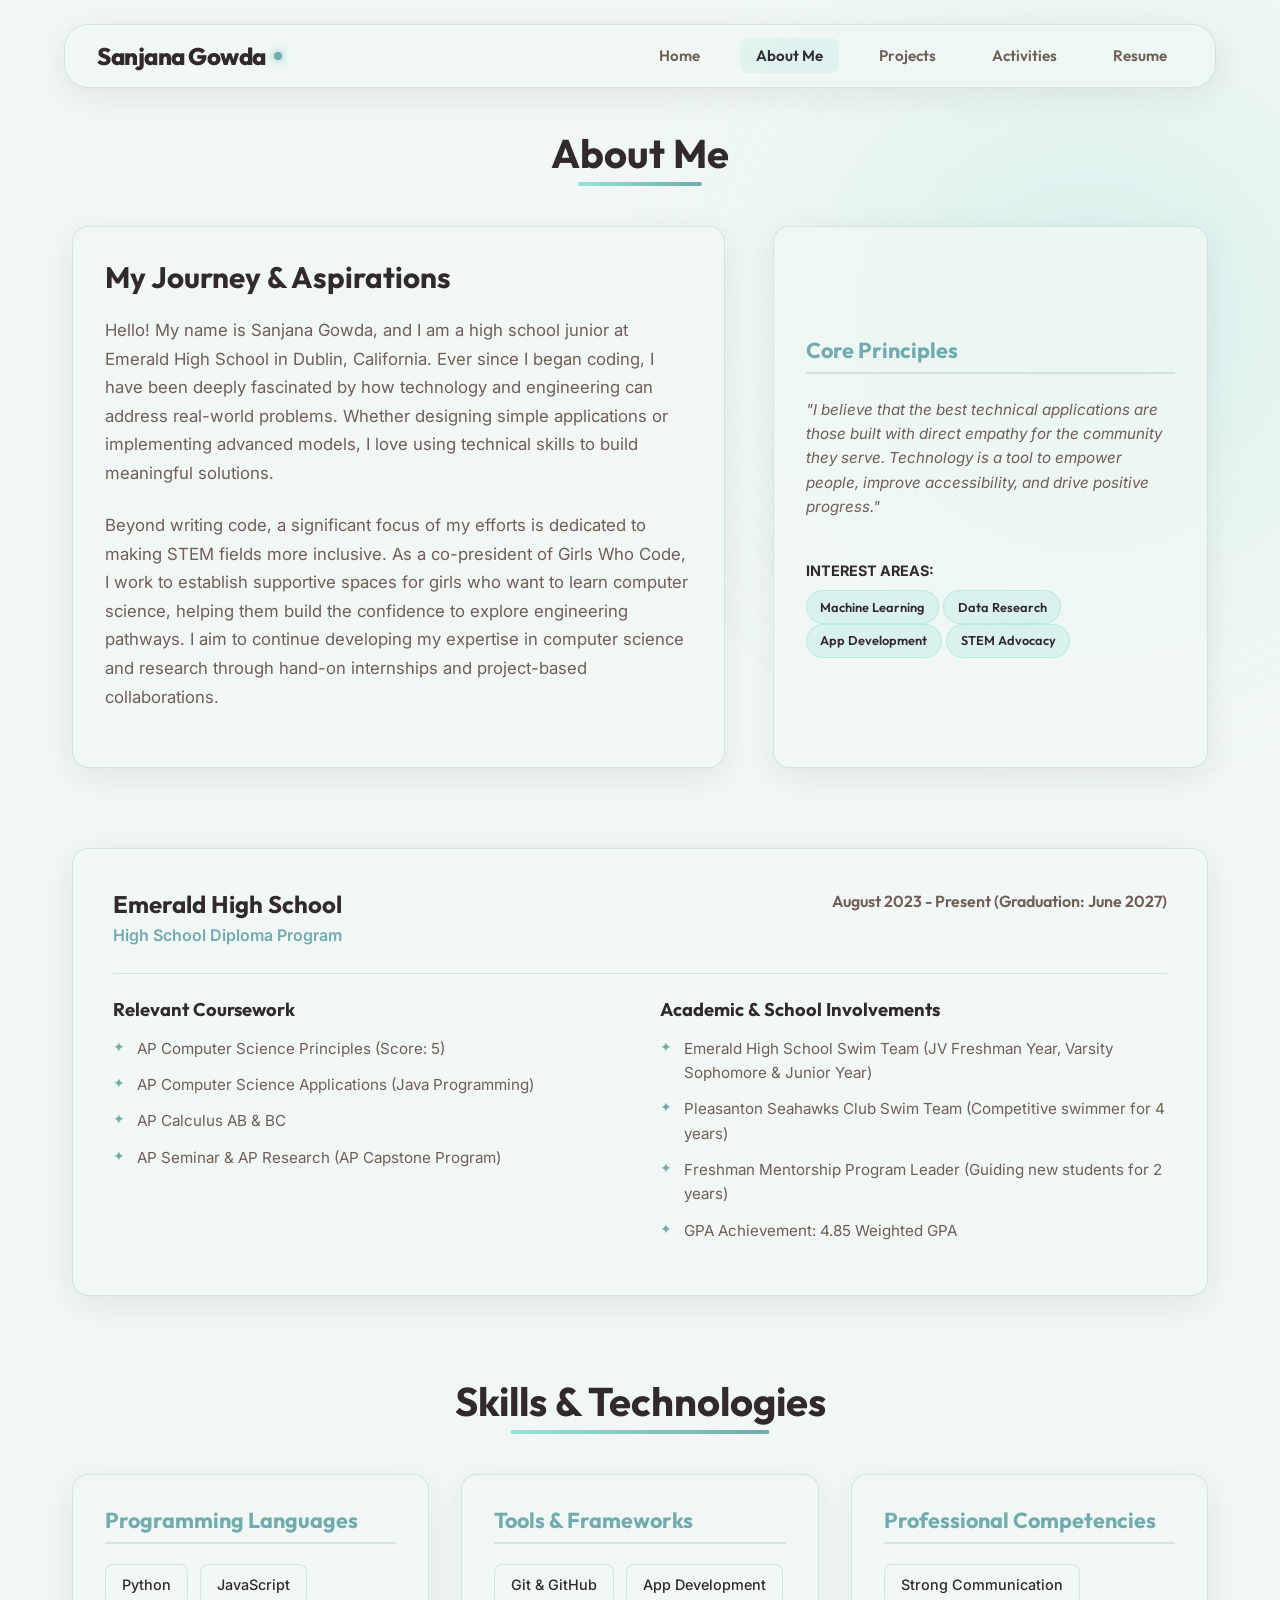
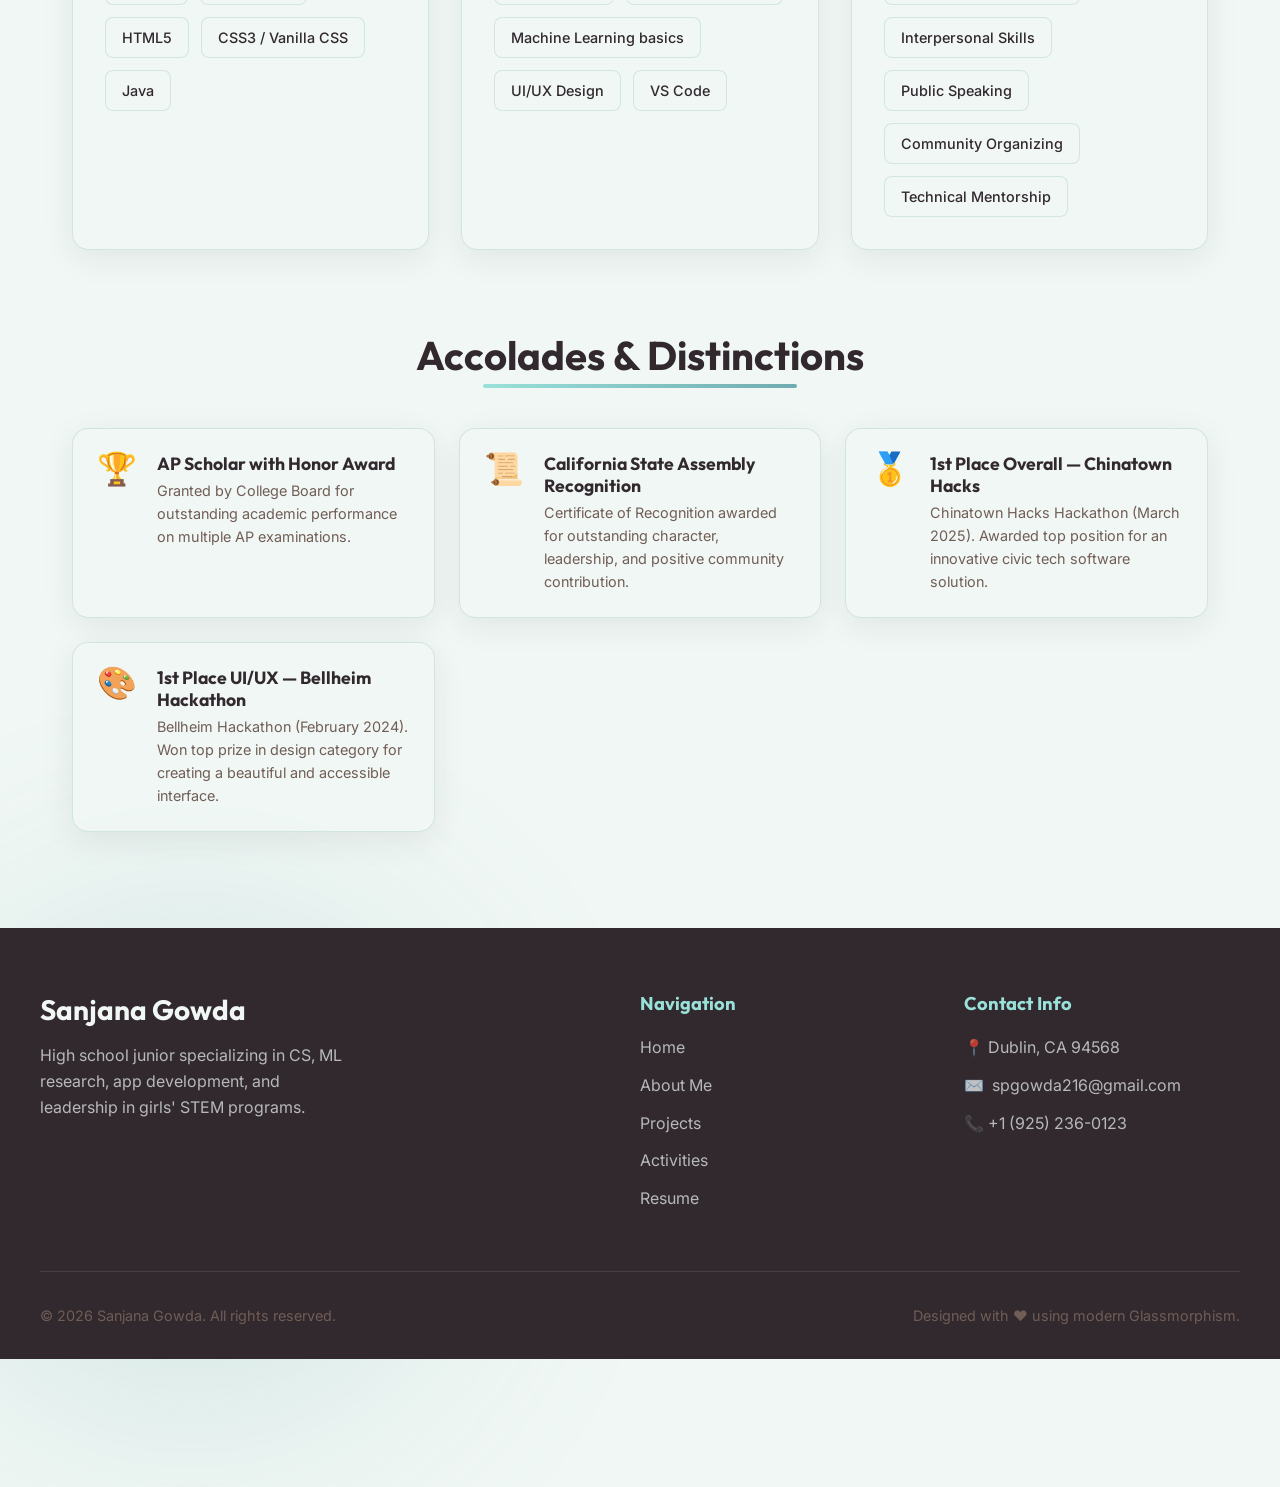
==== about.html @ c4681c08 "Initialize modern professional portfolio website with rubric-compliant pages and layout structures" ====
<!DOCTYPE html>
<html lang="en">
<head>
  <meta charset="UTF-8">
  <meta name="viewport" content="width=device-width, initial-scale=1.0">
  <title>About Me | Sanjana Gowda</title>
  <meta name="description" content="Learn more about Sanjana Gowda's background, education at Emerald High School, computer science skills, and academic achievements.">
  <link rel="stylesheet" href="css/style.css">
  <link rel="stylesheet" href="css/about.css">
</head>
<body>

  <!-- Navigation Bar -->
  <header class="header-nav" id="main-header">
    <a href="index.html" class="logo" id="logo-home">
      Sanjana Gowda<span class="logo-dot"></span>
    </a>
    <button class="nav-toggle" id="menu-toggle" aria-label="Toggle navigation menu">
      <span></span>
      <span></span>
      <span></span>
    </button>
    <ul class="nav-links" id="navigation-list">
      <li><a href="index.html" class="nav-link" id="nav-home">Home</a></li>
      <li><a href="about.html" class="nav-link" id="nav-about">About Me</a></li>
      <li><a href="projects.html" class="nav-link" id="nav-projects">Projects</a></li>
      <li><a href="activities.html" class="nav-link" id="nav-activities">Activities</a></li>
      <li><a href="resume.html" class="nav-link" id="nav-resume">Resume</a></li>
    </ul>
  </header>

  <!-- Main Content Container -->
  <main class="container animate-fade-in" id="about-main-content">
    
    <h2 class="section-title" id="about-title-header">About Me</h2>

    <!-- General Biography Section -->
    <section class="about-grid" id="bio-section">
      <div class="glass-card about-bio" id="card-biography">
        <h3>My Journey & Aspirations</h3>
        <p>
          Hello! My name is Sanjana Gowda, and I am a high school junior at Emerald High School in Dublin, California. Ever since I began coding, I have been deeply fascinated by how technology and engineering can address real-world problems. Whether designing simple applications or implementing advanced models, I love using technical skills to build meaningful solutions.
        </p>
        <p>
          Beyond writing code, a significant focus of my efforts is dedicated to making STEM fields more inclusive. As a co-president of Girls Who Code, I work to establish supportive spaces for girls who want to learn computer science, helping them build the confidence to explore engineering pathways. I aim to continue developing my expertise in computer science and research through hand-on internships and project-based collaborations.
        </p>
      </div>

      <div class="glass-card" id="card-quick-stats-about" style="display: flex; flex-direction: column; justify-content: center; gap: 1.5rem;">
        <h3 style="font-size: 1.35rem; border-bottom: 2px solid var(--glass-border); padding-bottom: 0.5rem; color: var(--accent-dark);">Core Principles</h3>
        <p style="font-size: 0.95rem; font-style: italic; color: var(--text-secondary);">
          "I believe that the best technical applications are those built with direct empathy for the community they serve. Technology is a tool to empower people, improve accessibility, and drive positive progress."
        </p>
        <div style="margin-top: 1rem;">
          <p style="font-size: 0.9rem; font-weight: 700; color: var(--text-primary); margin-bottom: 0.5rem;">INTEREST AREAS:</p>
          <span class="badge badge-accent">Machine Learning</span>
          <span class="badge badge-accent">Data Research</span>
          <span class="badge badge-accent">App Development</span>
          <span class="badge badge-accent">STEM Advocacy</span>
        </div>
      </div>
    </section>

    <!-- Education Section (GPA, Relevant Courses, Extracurriculars) -->
    <section class="education-section" id="education-section-block">
      <div class="glass-card education-card" id="card-education-details">
        <div class="edu-header">
          <div class="edu-school">
            <h3>Emerald High School</h3>
            <p>High School Diploma Program</p>
          </div>
          <span class="edu-date">August 2023 - Present (Graduation: June 2027)</span>
        </div>
        
        <div class="edu-details">
          <div id="col-courses">
            <h4>Relevant Coursework</h4>
            <ul class="edu-list">
              <li>AP Computer Science Principles (Score: 5)</li>
              <li>AP Computer Science Applications (Java Programming)</li>
              <li>AP Calculus AB & BC</li>
              <li>AP Seminar & AP Research (AP Capstone Program)</li>
            </ul>
          </div>
          <div id="col-extracurriculars">
            <h4>Academic & School Involvements</h4>
            <ul class="edu-list">
              <li>Emerald High School Swim Team (JV Freshman Year, Varsity Sophomore & Junior Year)</li>
              <li>Pleasanton Seahawks Club Swim Team (Competitive swimmer for 4 years)</li>
              <li>Freshman Mentorship Program Leader (Guiding new students for 2 years)</li>
              <li>GPA Achievement: 4.85 Weighted GPA</li>
            </ul>
          </div>
        </div>
      </div>
    </section>

    <!-- Skills Category Tags Grid -->
    <section class="skills-section" id="skills-section-block">
      <h2 class="section-title" id="skills-header">Skills & Technologies</h2>
      <div class="skills-container">
        
        <div class="glass-card skills-category" id="skills-languages">
          <h3>Programming Languages</h3>
          <ul class="skills-list">
            <li class="skill-tag">Python</li>
            <li class="skill-tag">JavaScript</li>
            <li class="skill-tag">HTML5</li>
            <li class="skill-tag">CSS3 / Vanilla CSS</li>
            <li class="skill-tag">Java</li>
          </ul>
        </div>

        <div class="glass-card skills-category" id="skills-tools">
          <h3>Tools & Frameworks</h3>
          <ul class="skills-list">
            <li class="skill-tag">Git & GitHub</li>
            <li class="skill-tag">App Development</li>
            <li class="skill-tag">Machine Learning basics</li>
            <li class="skill-tag">UI/UX Design</li>
            <li class="skill-tag">VS Code</li>
          </ul>
        </div>

        <div class="glass-card skills-category" id="skills-soft">
          <h3>Professional Competencies</h3>
          <ul class="skills-list">
            <li class="skill-tag">Strong Communication</li>
            <li class="skill-tag">Interpersonal Skills</li>
            <li class="skill-tag">Public Speaking</li>
            <li class="skill-tag">Community Organizing</li>
            <li class="skill-tag">Technical Mentorship</li>
          </ul>
        </div>

      </div>
    </section>

    <!-- Academic Accolades -->
    <section class="awards-section" id="awards-section-block">
      <h2 class="section-title" id="awards-header">Accolades & Distinctions</h2>
      <div class="awards-grid">
        
        <div class="glass-card award-card" id="award-ap-scholar">
          <div class="award-icon">🏆</div>
          <div class="award-info">
            <h4>AP Scholar with Honor Award</h4>
            <p>Granted by College Board for outstanding academic performance on multiple AP examinations.</p>
          </div>
        </div>

        <div class="glass-card award-card" id="award-state-recognition">
          <div class="award-icon">📜</div>
          <div class="award-info">
            <h4>California State Assembly Recognition</h4>
            <p>Certificate of Recognition awarded for outstanding character, leadership, and positive community contribution.</p>
          </div>
        </div>

        <div class="glass-card award-card" id="award-hackathon-china">
          <div class="award-icon">🥇</div>
          <div class="award-info">
            <h4>1st Place Overall — Chinatown Hacks</h4>
            <p>Chinatown Hacks Hackathon (March 2025). Awarded top position for an innovative civic tech software solution.</p>
          </div>
        </div>

        <div class="glass-card award-card" id="award-hackathon-bellheim">
          <div class="award-icon">🎨</div>
          <div class="award-info">
            <h4>1st Place UI/UX — Bellheim Hackathon</h4>
            <p>Bellheim Hackathon (February 2024). Won top prize in design category for creating a beautiful and accessible interface.</p>
          </div>
        </div>

      </div>
    </section>

  </main>

  <!-- Footer Section -->
  <footer class="footer" id="main-footer">
    <div class="footer-content">
      <div class="footer-brand">
        <h3>Sanjana Gowda</h3>
        <p>High school junior specializing in CS, ML research, app development, and leadership in girls' STEM programs.</p>
      </div>
      <div class="footer-links">
        <h4>Navigation</h4>
        <ul>
          <li><a href="index.html">Home</a></li>
          <li><a href="about.html">About Me</a></li>
          <li><a href="projects.html">Projects</a></li>
          <li><a href="activities.html">Activities</a></li>
          <li><a href="resume.html">Resume</a></li>
        </ul>
      </div>
      <div class="footer-contact">
        <h4>Contact Info</h4>
        <p>📍 Dublin, CA 94568</p>
        <p>✉️ <a href="mailto:spgowda216@gmail.com">spgowda216@gmail.com</a></p>
        <p>📞 +1 (925) 236-0123</p>
      </div>
    </div>
    <div class="footer-bottom">
      <p>&copy; 2026 Sanjana Gowda. All rights reserved.</p>
      <p>Designed with ❤️ using modern Glassmorphism.</p>
    </div>
  </footer>

  <script src="js/main.js"></script>
</body>
</html>
---- css/style.css ----
@import url('https://fonts.googleapis.com/css2?family=Inter:wght@300;400;500;600;700&family=Outfit:wght@300;400;500;600;700;800&family=Fira+Code:wght@400;500&display=swap');

:root {
  /* Design Tokens from User Color Palette */
  --shadow-grey: #32292F;
  --pearl-aqua: #99E1D9;
  --mint-cream: #F0F7F4;
  --tropical-teal: #70ABAF;
  --taupe-grey: #705D56;

  /* Semantic Color Mapping */
  --bg-primary: var(--mint-cream);
  --bg-dark: var(--shadow-grey);
  --text-primary: var(--shadow-grey);
  --text-secondary: var(--taupe-grey);
  --text-light: var(--mint-cream);
  --accent: var(--pearl-aqua);
  --accent-dark: var(--tropical-teal);
  
  /* Glassmorphism Variables */
  --glass-bg: rgba(240, 247, 244, 0.75);
  --glass-bg-hover: rgba(240, 247, 244, 0.9);
  --glass-border: rgba(112, 171, 175, 0.25);
  --glass-shadow: rgba(50, 41, 47, 0.08);
  --card-shadow: 0 8px 32px 0 var(--glass-shadow);
  
  /* Layout & Animation Variables */
  --max-width: 1200px;
  --radius-sm: 8px;
  --radius-md: 16px;
  --radius-lg: 24px;
  --transition: all 0.35s cubic-bezier(0.25, 0.8, 0.25, 1);
  --transition-fast: all 0.2s ease;
}

/* Base Reset & Styles */
*, *::before, *::after {
  box-sizing: border-box;
  margin: 0;
  padding: 0;
}

html {
  scroll-behavior: smooth;
  font-size: 16px;
}

body {
  font-family: 'Inter', sans-serif;
  background-color: var(--bg-primary);
  color: var(--text-primary);
  min-height: 100vh;
  line-height: 1.6;
  overflow-x: hidden;
  position: relative;
}

/* Ambient Radial Background Blobs */
body::before, body::after {
  content: '';
  position: absolute;
  width: 50vw;
  height: 50vw;
  border-radius: 50%;
  z-index: -2;
  filter: blur(120px);
  opacity: 0.45;
  pointer-events: none;
}

body::before {
  top: -10vw;
  right: -10vw;
  background: radial-gradient(circle, var(--pearl-aqua) 0%, transparent 70%);
}

body::after {
  bottom: -10vw;
  left: -10vw;
  background: radial-gradient(circle, var(--tropical-teal) 0%, transparent 70%);
}

/* Typography */
h1, h2, h3, h4, h5, h6 {
  font-family: 'Outfit', sans-serif;
  color: var(--text-primary);
  font-weight: 700;
  line-height: 1.25;
}

p {
  color: var(--text-secondary);
  font-weight: 400;
}

a {
  color: inherit;
  text-decoration: none;
  transition: var(--transition-fast);
}

/* Reusable Glass Card Component */
.glass-card {
  background: var(--glass-bg);
  backdrop-filter: blur(16px);
  -webkit-backdrop-filter: blur(16px);
  border: 1px solid var(--glass-border);
  border-radius: var(--radius-md);
  box-shadow: var(--card-shadow);
  padding: 2rem;
  transition: var(--transition);
}

.glass-card:hover {
  transform: translateY(-5px);
  border-color: rgba(112, 171, 175, 0.4);
  box-shadow: 0 12px 40px 0 rgba(50, 41, 47, 0.12);
  background: var(--glass-bg-hover);
}

/* Glass Header / Navigation */
.header-nav {
  position: fixed;
  top: 1.5rem;
  left: 50%;
  transform: translateX(-50%);
  width: 90%;
  max-width: var(--max-width);
  z-index: 1000;
  background: rgba(240, 247, 244, 0.65);
  backdrop-filter: blur(20px);
  -webkit-backdrop-filter: blur(20px);
  border: 1px solid var(--glass-border);
  border-radius: var(--radius-lg);
  box-shadow: var(--card-shadow);
  padding: 0.75rem 2rem;
  display: flex;
  justify-content: space-between;
  align-items: center;
  transition: var(--transition);
}

.header-nav.scrolled {
  top: 0.75rem;
  padding: 0.5rem 1.5rem;
  background: rgba(240, 247, 244, 0.85);
  box-shadow: 0 10px 30px rgba(50, 41, 47, 0.1);
}

.logo {
  font-family: 'Outfit', sans-serif;
  font-size: 1.5rem;
  font-weight: 800;
  letter-spacing: -0.5px;
  display: flex;
  align-items: center;
  gap: 0.5rem;
  color: var(--text-primary);
}

.logo-dot {
  width: 8px;
  height: 8px;
  background-color: var(--accent-dark);
  border-radius: 50%;
  box-shadow: 0 0 10px var(--accent-dark);
  display: inline-block;
  animation: glow 2s infinite alternate;
}

.nav-links {
  display: flex;
  gap: 1.5rem;
  list-style: none;
  align-items: center;
}

.nav-link {
  font-family: 'Outfit', sans-serif;
  font-weight: 600;
  font-size: 0.95rem;
  padding: 0.5rem 1rem;
  border-radius: var(--radius-sm);
  color: var(--text-secondary);
  position: relative;
  transition: var(--transition);
}

.nav-link:hover, .nav-link.active {
  color: var(--text-primary);
  background: rgba(153, 225, 217, 0.2);
}

/* Mobile Nav Toggle */
.nav-toggle {
  display: none;
  background: none;
  border: none;
  cursor: pointer;
  padding: 0.5rem;
  position: relative;
  z-index: 1001;
}

.nav-toggle span {
  display: block;
  width: 25px;
  height: 2px;
  background: var(--text-primary);
  margin: 5px 0;
  transition: var(--transition);
}

/* Global Content Layout */
.container {
  max-width: var(--max-width);
  margin: 8rem auto 4rem auto;
  padding: 0 2rem;
}

.section-title {
  font-size: 2.5rem;
  margin-bottom: 3rem;
  text-align: center;
  position: relative;
  display: inline-block;
  left: 50%;
  transform: translateX(-50%);
}

.section-title::after {
  content: '';
  position: absolute;
  bottom: -8px;
  left: 15%;
  width: 70%;
  height: 4px;
  background: linear-gradient(90deg, var(--accent) 0%, var(--accent-dark) 100%);
  border-radius: 2px;
}

/* Reusable UI Buttons */
.btn {
  display: inline-flex;
  align-items: center;
  justify-content: center;
  gap: 0.5rem;
  padding: 0.75rem 1.75rem;
  font-family: 'Outfit', sans-serif;
  font-weight: 600;
  border-radius: var(--radius-sm);
  cursor: pointer;
  transition: var(--transition);
  font-size: 0.95rem;
  border: none;
}

.btn-primary {
  background: linear-gradient(135deg, var(--accent-dark) 0%, var(--shadow-grey) 100%);
  color: var(--text-light);
  box-shadow: 0 4px 15px rgba(50, 41, 47, 0.15);
}

.btn-primary:hover {
  transform: translateY(-2px);
  box-shadow: 0 6px 20px rgba(50, 41, 47, 0.25);
  background: linear-gradient(135deg, var(--shadow-grey) 0%, var(--accent-dark) 100%);
}

.btn-secondary {
  background: rgba(112, 171, 175, 0.15);
  border: 1px solid var(--glass-border);
  color: var(--text-primary);
}

.btn-secondary:hover {
  background: rgba(112, 171, 175, 0.25);
  transform: translateY(-2px);
}

/* Badge System */
.badge {
  display: inline-flex;
  align-items: center;
  gap: 0.35rem;
  padding: 0.35rem 0.85rem;
  background: rgba(112, 171, 175, 0.15);
  border: 1px solid rgba(112, 171, 175, 0.3);
  color: var(--text-primary);
  border-radius: 50px;
  font-size: 0.8rem;
  font-weight: 600;
  font-family: 'Outfit', sans-serif;
}

.badge-accent {
  background: rgba(153, 225, 217, 0.25);
  border-color: rgba(153, 225, 217, 0.5);
  color: var(--text-primary);
}

/* Footer Section */
.footer {
  background-color: var(--bg-dark);
  color: var(--text-light);
  padding: 4rem 2rem 2rem 2rem;
  margin-top: 6rem;
  position: relative;
}

.footer-content {
  max-width: var(--max-width);
  margin: 0 auto;
  display: grid;
  grid-template-columns: 2fr 1fr 1fr;
  gap: 3rem;
  margin-bottom: 3rem;
}

.footer-brand h3 {
  color: var(--text-light);
  font-size: 1.75rem;
  margin-bottom: 1rem;
}

.footer-brand p {
  color: rgba(240, 247, 244, 0.7);
  max-width: 320px;
}

.footer-links h4, .footer-contact h4 {
  color: var(--accent);
  font-size: 1.15rem;
  margin-bottom: 1.25rem;
}

.footer-links ul {
  list-style: none;
}

.footer-links li {
  margin-bottom: 0.75rem;
}

.footer-links a {
  color: rgba(240, 247, 244, 0.7);
}

.footer-links a:hover {
  color: var(--accent);
  padding-left: 5px;
}

.footer-contact p {
  color: rgba(240, 247, 244, 0.7);
  margin-bottom: 0.75rem;
  display: flex;
  align-items: center;
  gap: 0.5rem;
}

.footer-contact a:hover {
  color: var(--accent);
}

.footer-bottom {
  max-width: var(--max-width);
  margin: 0 auto;
  border-top: 1px solid rgba(240, 247, 244, 0.1);
  padding-top: 2rem;
  display: flex;
  justify-content: space-between;
  align-items: center;
  font-size: 0.9rem;
  color: rgba(240, 247, 244, 0.5);
}

/* Animations */
@keyframes glow {
  0% {
    box-shadow: 0 0 5px var(--accent-dark);
  }
  100% {
    box-shadow: 0 0 15px var(--accent), 0 0 25px var(--accent-dark);
  }
}

@keyframes fadeIn {
  from { opacity: 0; transform: translateY(20px); }
  to { opacity: 1; transform: translateY(0); }
}

.animate-fade-in {
  animation: fadeIn 0.8s cubic-bezier(0.25, 0.8, 0.25, 1) forwards;
}

/* Media Queries for Responsiveness */
@media (max-width: 992px) {
  .footer-content {
    grid-template-columns: 1fr 1fr;
  }
}

@media (max-width: 768px) {
  html {
    font-size: 15px;
  }
  
  .header-nav {
    padding: 0.75rem 1.5rem;
  }
  
  .nav-links {
    position: fixed;
    top: 5rem;
    left: 50%;
    transform: translateX(-50%) translateY(-20px);
    width: 90%;
    background: rgba(240, 247, 244, 0.95);
    backdrop-filter: blur(20px);
    border: 1px solid var(--glass-border);
    border-radius: var(--radius-md);
    flex-direction: column;
    padding: 2rem;
    gap: 1rem;
    opacity: 0;
    visibility: hidden;
    pointer-events: none;
    transition: var(--transition);
    box-shadow: var(--card-shadow);
  }
  
  .nav-links.active {
    opacity: 1;
    visibility: visible;
    pointer-events: auto;
    transform: translateX(-50%) translateY(0);
  }
  
  .nav-toggle {
    display: block;
  }
  
  .nav-toggle.active span:nth-child(1) {
    transform: rotate(45deg) translate(5px, 5px);
  }
  
  .nav-toggle.active span:nth-child(2) {
    opacity: 0;
  }
  
  .nav-toggle.active span:nth-child(3) {
    transform: rotate(-45deg) translate(5px, -5px);
  }
  
  .footer-content {
    grid-template-columns: 1fr;
    gap: 2rem;
  }
  
  .footer-bottom {
    flex-direction: column;
    gap: 1rem;
    text-align: center;
  }
}
---- css/about.css ----
/* About Page Specific Styles */

.about-grid {
  display: grid;
  grid-template-columns: 1.2fr 0.8fr;
  gap: 3rem;
  margin-bottom: 5rem;
}

.about-bio h3 {
  font-size: 1.85rem;
  margin-bottom: 1.25rem;
  color: var(--text-primary);
}

.about-bio p {
  font-size: 1.05rem;
  margin-bottom: 1.5rem;
  line-height: 1.7;
}

/* Skills Grid Style */
.skills-section {
  margin-bottom: 5rem;
}

.skills-container {
  display: grid;
  grid-template-columns: repeat(auto-fit, minmax(280px, 1fr));
  gap: 2rem;
}

.skills-category h3 {
  font-size: 1.35rem;
  margin-bottom: 1.25rem;
  color: var(--accent-dark);
  border-bottom: 2px solid var(--glass-border);
  padding-bottom: 0.5rem;
}

.skills-list {
  display: flex;
  flex-wrap: wrap;
  gap: 0.75rem;
  list-style: none;
}

.skill-tag {
  font-size: 0.9rem;
  padding: 0.5rem 1rem;
  background: var(--glass-bg);
  border: 1px solid var(--glass-border);
  border-radius: var(--radius-sm);
  font-weight: 500;
  transition: var(--transition-fast);
}

.skill-tag:hover {
  transform: translateY(-2px);
  background: rgba(153, 225, 217, 0.25);
  border-color: var(--accent);
  color: var(--text-primary);
}

/* Education Table & Cards Style */
.education-section {
  margin-bottom: 5rem;
}

.education-card {
  padding: 2.5rem;
}

.edu-header {
  display: flex;
  justify-content: space-between;
  align-items: flex-start;
  border-bottom: 1px solid var(--glass-border);
  padding-bottom: 1.5rem;
  margin-bottom: 1.5rem;
}

.edu-school h3 {
  font-size: 1.5rem;
  margin-bottom: 0.25rem;
}

.edu-school p {
  font-size: 1rem;
  font-weight: 600;
  color: var(--accent-dark);
}

.edu-date {
  font-family: 'Outfit', sans-serif;
  font-weight: 600;
  font-size: 1rem;
  color: var(--text-secondary);
}

.edu-details {
  display: grid;
  grid-template-columns: 1fr 1fr;
  gap: 2.5rem;
}

.edu-details h4 {
  font-size: 1.15rem;
  margin-bottom: 1rem;
  color: var(--text-primary);
}

.edu-list {
  list-style: none;
}

.edu-list li {
  margin-bottom: 0.75rem;
  position: relative;
  padding-left: 1.5rem;
  color: var(--text-secondary);
  font-size: 0.95rem;
}

.edu-list li::before {
  content: '✦';
  position: absolute;
  left: 0;
  color: var(--accent-dark);
  font-size: 0.85rem;
}

/* Awards Cards Grid */
.awards-grid {
  display: grid;
  grid-template-columns: repeat(auto-fit, minmax(320px, 1fr));
  gap: 1.5rem;
}

.award-card {
  display: flex;
  gap: 1.25rem;
  align-items: flex-start;
  padding: 1.5rem;
}

.award-icon {
  font-size: 2rem;
  line-height: 1;
}

.award-info h4 {
  font-size: 1.1rem;
  margin-bottom: 0.25rem;
}

.award-info p {
  font-size: 0.9rem;
  color: var(--text-secondary);
}

/* Responsive elements */
@media (max-width: 992px) {
  .about-grid {
    grid-template-columns: 1fr;
    gap: 2.5rem;
  }
  
  .edu-details {
    grid-template-columns: 1fr;
    gap: 1.5rem;
  }
}
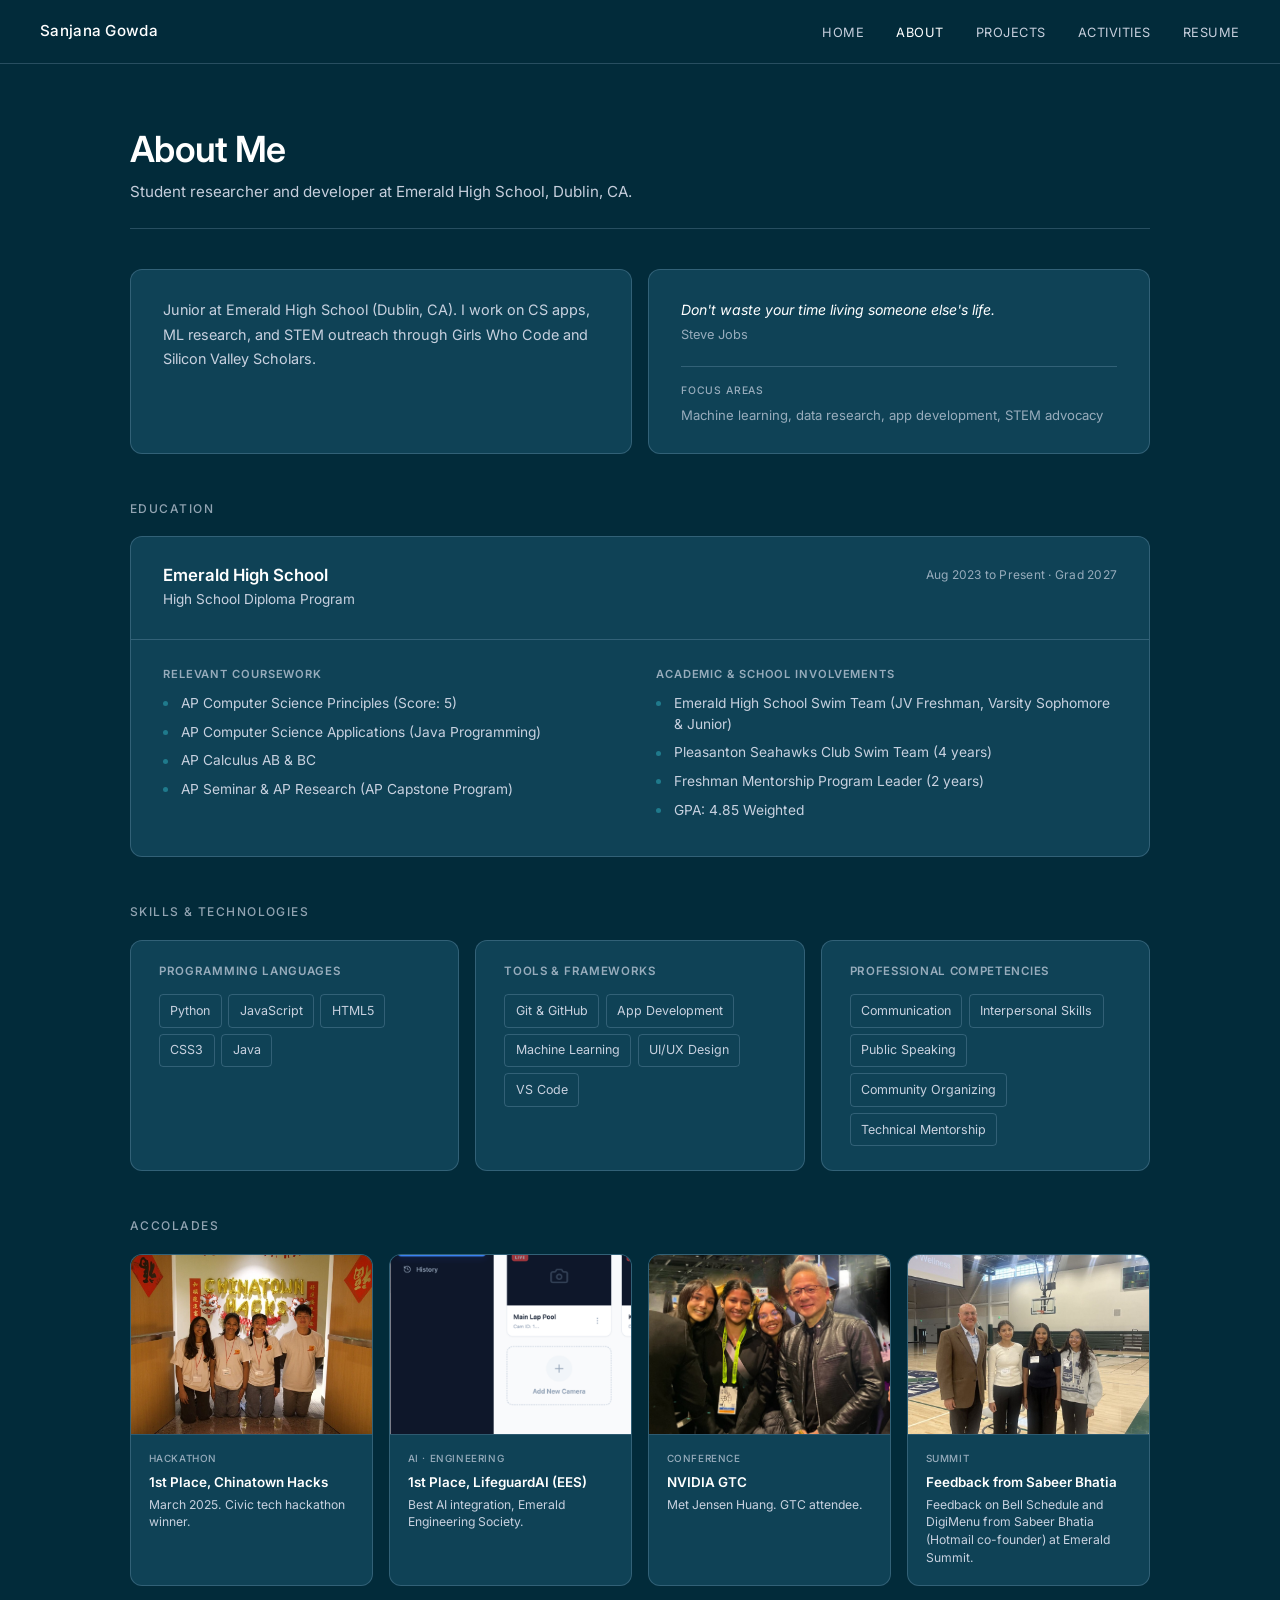
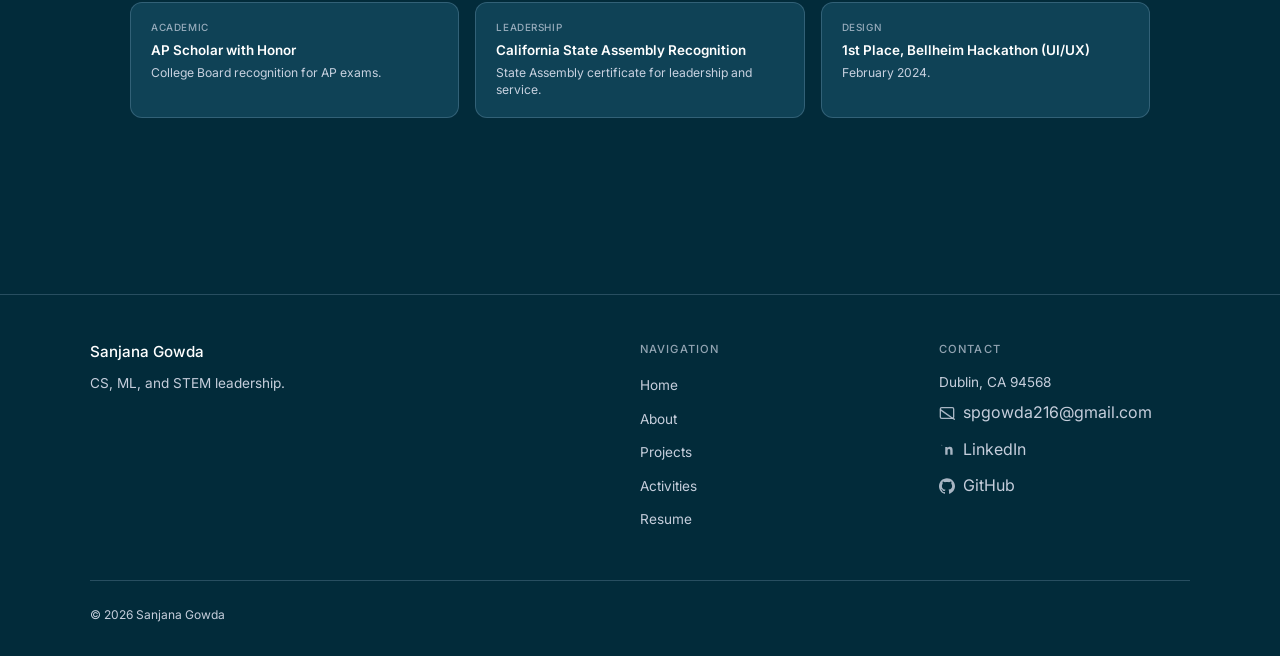
==== commit c3e71f1a: "Refresh portfolio content, styling, and project assets. Update all pages with streamlined copy, new " ====
--- a/about.html
+++ b/about.html
@@ -3,18 +3,16 @@
 <head>
   <meta charset="UTF-8">
   <meta name="viewport" content="width=device-width, initial-scale=1.0">
-  <title>About Me | Sanjana Gowda</title>
+  <title>About | Sanjana Gowda</title>
   <meta name="description" content="Learn more about Sanjana Gowda's background, education at Emerald High School, computer science skills, and academic achievements.">
   <link rel="stylesheet" href="css/style.css">
+  <link rel="stylesheet" href="css/icons.css">
   <link rel="stylesheet" href="css/about.css">
 </head>
-<body>
-
-  <!-- Navigation Bar -->
+<body class="page-about">
+
   <header class="header-nav" id="main-header">
-    <a href="index.html" class="logo" id="logo-home">
-      Sanjana Gowda<span class="logo-dot"></span>
-    </a>
+    <a href="index.html" class="logo" id="logo-home">Sanjana Gowda</a>
     <button class="nav-toggle" id="menu-toggle" aria-label="Toggle navigation menu">
       <span></span>
       <span></span>
@@ -22,56 +20,45 @@
     </button>
     <ul class="nav-links" id="navigation-list">
       <li><a href="index.html" class="nav-link" id="nav-home">Home</a></li>
-      <li><a href="about.html" class="nav-link" id="nav-about">About Me</a></li>
+      <li><a href="about.html" class="nav-link" id="nav-about">About</a></li>
       <li><a href="projects.html" class="nav-link" id="nav-projects">Projects</a></li>
       <li><a href="activities.html" class="nav-link" id="nav-activities">Activities</a></li>
       <li><a href="resume.html" class="nav-link" id="nav-resume">Resume</a></li>
     </ul>
   </header>
 
-  <!-- Main Content Container -->
   <main class="container animate-fade-in" id="about-main-content">
-    
-    <h2 class="section-title" id="about-title-header">About Me</h2>
-
-    <!-- General Biography Section -->
-    <section class="about-grid" id="bio-section">
+
+    <header class="page-header">
+      <h1 id="about-title-header">About Me</h1>
+      <p>Student researcher and developer at Emerald High School, Dublin, CA.</p>
+    </header>
+
+    <section class="about-intro" id="bio-section">
       <div class="glass-card about-bio" id="card-biography">
-        <h3>My Journey & Aspirations</h3>
         <p>
-          Hello! My name is Sanjana Gowda, and I am a high school junior at Emerald High School in Dublin, California. Ever since I began coding, I have been deeply fascinated by how technology and engineering can address real-world problems. Whether designing simple applications or implementing advanced models, I love using technical skills to build meaningful solutions.
+          Junior at Emerald High School (Dublin, CA). I work on CS apps, ML research, and STEM outreach through Girls Who Code and Silicon Valley Scholars.
         </p>
-        <p>
-          Beyond writing code, a significant focus of my efforts is dedicated to making STEM fields more inclusive. As a co-president of Girls Who Code, I work to establish supportive spaces for girls who want to learn computer science, helping them build the confidence to explore engineering pathways. I aim to continue developing my expertise in computer science and research through hand-on internships and project-based collaborations.
-        </p>
-      </div>
-
-      <div class="glass-card" id="card-quick-stats-about" style="display: flex; flex-direction: column; justify-content: center; gap: 1.5rem;">
-        <h3 style="font-size: 1.35rem; border-bottom: 2px solid var(--glass-border); padding-bottom: 0.5rem; color: var(--accent-dark);">Core Principles</h3>
-        <p style="font-size: 0.95rem; font-style: italic; color: var(--text-secondary);">
-          "I believe that the best technical applications are those built with direct empathy for the community they serve. Technology is a tool to empower people, improve accessibility, and drive positive progress."
-        </p>
-        <div style="margin-top: 1rem;">
-          <p style="font-size: 0.9rem; font-weight: 700; color: var(--text-primary); margin-bottom: 0.5rem;">INTEREST AREAS:</p>
-          <span class="badge badge-accent">Machine Learning</span>
-          <span class="badge badge-accent">Data Research</span>
-          <span class="badge badge-accent">App Development</span>
-          <span class="badge badge-accent">STEM Advocacy</span>
-        </div>
-      </div>
-    </section>
-
-    <!-- Education Section (GPA, Relevant Courses, Extracurriculars) -->
+      </div>
+
+      <div class="glass-card principles-card" id="card-quick-stats-about">
+        <p class="quote quote--jobs">Don't waste your time living someone else's life.</p>
+        <p class="quote-attribution">Steve Jobs</p>
+        <p class="interest-line"><span class="interest-label">Focus areas</span> Machine learning, data research, app development, STEM advocacy</p>
+      </div>
+    </section>
+
     <section class="education-section" id="education-section-block">
+      <h2 class="section-title">Education</h2>
       <div class="glass-card education-card" id="card-education-details">
         <div class="edu-header">
           <div class="edu-school">
             <h3>Emerald High School</h3>
             <p>High School Diploma Program</p>
           </div>
-          <span class="edu-date">August 2023 - Present (Graduation: June 2027)</span>
-        </div>
-        
+          <span class="edu-date">Aug 2023 to Present · Grad 2027</span>
+        </div>
+
         <div class="edu-details">
           <div id="col-courses">
             <h4>Relevant Coursework</h4>
@@ -85,28 +72,27 @@
           <div id="col-extracurriculars">
             <h4>Academic & School Involvements</h4>
             <ul class="edu-list">
-              <li>Emerald High School Swim Team (JV Freshman Year, Varsity Sophomore & Junior Year)</li>
-              <li>Pleasanton Seahawks Club Swim Team (Competitive swimmer for 4 years)</li>
-              <li>Freshman Mentorship Program Leader (Guiding new students for 2 years)</li>
-              <li>GPA Achievement: 4.85 Weighted GPA</li>
+              <li>Emerald High School Swim Team (JV Freshman, Varsity Sophomore & Junior)</li>
+              <li>Pleasanton Seahawks Club Swim Team (4 years)</li>
+              <li>Freshman Mentorship Program Leader (2 years)</li>
+              <li>GPA: 4.85 Weighted</li>
             </ul>
           </div>
         </div>
       </div>
     </section>
 
-    <!-- Skills Category Tags Grid -->
     <section class="skills-section" id="skills-section-block">
       <h2 class="section-title" id="skills-header">Skills & Technologies</h2>
       <div class="skills-container">
-        
+
         <div class="glass-card skills-category" id="skills-languages">
           <h3>Programming Languages</h3>
           <ul class="skills-list">
             <li class="skill-tag">Python</li>
             <li class="skill-tag">JavaScript</li>
             <li class="skill-tag">HTML5</li>
-            <li class="skill-tag">CSS3 / Vanilla CSS</li>
+            <li class="skill-tag">CSS3</li>
             <li class="skill-tag">Java</li>
           </ul>
         </div>
@@ -116,7 +102,7 @@
           <ul class="skills-list">
             <li class="skill-tag">Git & GitHub</li>
             <li class="skill-tag">App Development</li>
-            <li class="skill-tag">Machine Learning basics</li>
+            <li class="skill-tag">Machine Learning</li>
             <li class="skill-tag">UI/UX Design</li>
             <li class="skill-tag">VS Code</li>
           </ul>
@@ -125,7 +111,7 @@
         <div class="glass-card skills-category" id="skills-soft">
           <h3>Professional Competencies</h3>
           <ul class="skills-list">
-            <li class="skill-tag">Strong Communication</li>
+            <li class="skill-tag">Communication</li>
             <li class="skill-tag">Interpersonal Skills</li>
             <li class="skill-tag">Public Speaking</li>
             <li class="skill-tag">Community Organizing</li>
@@ -136,41 +122,75 @@
       </div>
     </section>
 
-    <!-- Academic Accolades -->
     <section class="awards-section" id="awards-section-block">
-      <h2 class="section-title" id="awards-header">Accolades & Distinctions</h2>
-      <div class="awards-grid">
-        
-        <div class="glass-card award-card" id="award-ap-scholar">
-          <div class="award-icon">🏆</div>
-          <div class="award-info">
-            <h4>AP Scholar with Honor Award</h4>
-            <p>Granted by College Board for outstanding academic performance on multiple AP examinations.</p>
-          </div>
-        </div>
-
-        <div class="glass-card award-card" id="award-state-recognition">
-          <div class="award-icon">📜</div>
-          <div class="award-info">
+      <h2 class="section-title" id="awards-header">Accolades</h2>
+      <div class="awards-layout">
+
+        <div class="awards-photo-grid">
+          <article class="award-card award-card--photo" id="award-hackathon-china">
+            <div class="award-card-media">
+              <img src="assets/accolades/chinatown-hacks.jpg" alt="1st Place Chinatown Hacks" class="award-card-img">
+            </div>
+            <div class="award-card-body">
+              <span class="award-card-tag">Hackathon</span>
+              <h4>1st Place, Chinatown Hacks</h4>
+              <p>March 2025. Civic tech hackathon winner.</p>
+            </div>
+          </article>
+
+          <article class="award-card award-card--photo" id="award-lifeguard-ai">
+            <div class="award-card-media">
+              <img src="assets/accolades/lifeguard-ai.jpg" alt="LifeguardAI, Emerald Engineering Society" class="award-card-img">
+            </div>
+            <div class="award-card-body">
+              <span class="award-card-tag">AI · Engineering</span>
+              <h4>1st Place, LifeguardAI (EES)</h4>
+              <p>Best AI integration, Emerald Engineering Society.</p>
+            </div>
+          </article>
+
+          <article class="award-card award-card--photo" id="award-nvidia-gtc">
+            <div class="award-card-media">
+              <img src="assets/accolades/nvidia-gtc.jpg" alt="NVIDIA GTC with Jensen Huang" class="award-card-img">
+            </div>
+            <div class="award-card-body">
+              <span class="award-card-tag">Conference</span>
+              <h4>NVIDIA GTC</h4>
+              <p>Met Jensen Huang. GTC attendee.</p>
+            </div>
+          </article>
+
+          <article class="award-card award-card--photo" id="award-emerald-summit">
+            <div class="award-card-media">
+              <img src="assets/accolades/emerald-summit.jpg" alt="With Sabeer Bhatia at Emerald High School Summit" class="award-card-img">
+            </div>
+            <div class="award-card-body">
+              <span class="award-card-tag">Summit</span>
+              <h4>Feedback from Sabeer Bhatia</h4>
+              <p>Feedback on Bell Schedule and DigiMenu from Sabeer Bhatia (Hotmail co-founder) at Emerald Summit.</p>
+            </div>
+          </article>
+
+        </div>
+
+        <div class="awards-text-row">
+          <article class="award-card award-card--compact" id="award-ap-scholar">
+            <span class="award-card-tag">Academic</span>
+            <h4>AP Scholar with Honor</h4>
+            <p>College Board recognition for AP exams.</p>
+          </article>
+
+          <article class="award-card award-card--compact" id="award-state-recognition">
+            <span class="award-card-tag">Leadership</span>
             <h4>California State Assembly Recognition</h4>
-            <p>Certificate of Recognition awarded for outstanding character, leadership, and positive community contribution.</p>
-          </div>
-        </div>
-
-        <div class="glass-card award-card" id="award-hackathon-china">
-          <div class="award-icon">🥇</div>
-          <div class="award-info">
-            <h4>1st Place Overall — Chinatown Hacks</h4>
-            <p>Chinatown Hacks Hackathon (March 2025). Awarded top position for an innovative civic tech software solution.</p>
-          </div>
-        </div>
-
-        <div class="glass-card award-card" id="award-hackathon-bellheim">
-          <div class="award-icon">🎨</div>
-          <div class="award-info">
-            <h4>1st Place UI/UX — Bellheim Hackathon</h4>
-            <p>Bellheim Hackathon (February 2024). Won top prize in design category for creating a beautiful and accessible interface.</p>
-          </div>
+            <p>State Assembly certificate for leadership and service.</p>
+          </article>
+
+          <article class="award-card award-card--compact" id="award-hackathon-bellheim">
+            <span class="award-card-tag">Design</span>
+            <h4>1st Place, Bellheim Hackathon (UI/UX)</h4>
+            <p>February 2024.</p>
+          </article>
         </div>
 
       </div>
@@ -178,33 +198,34 @@
 
   </main>
 
-  <!-- Footer Section -->
   <footer class="footer" id="main-footer">
     <div class="footer-content">
       <div class="footer-brand">
         <h3>Sanjana Gowda</h3>
-        <p>High school junior specializing in CS, ML research, app development, and leadership in girls' STEM programs.</p>
+        <p>CS, ML, and STEM leadership.</p>
       </div>
       <div class="footer-links">
         <h4>Navigation</h4>
         <ul>
           <li><a href="index.html">Home</a></li>
-          <li><a href="about.html">About Me</a></li>
+          <li><a href="about.html">About</a></li>
           <li><a href="projects.html">Projects</a></li>
           <li><a href="activities.html">Activities</a></li>
           <li><a href="resume.html">Resume</a></li>
         </ul>
       </div>
       <div class="footer-contact">
-        <h4>Contact Info</h4>
-        <p>📍 Dublin, CA 94568</p>
-        <p>✉️ <a href="mailto:spgowda216@gmail.com">spgowda216@gmail.com</a></p>
-        <p>📞 +1 (925) 236-0123</p>
+        <h4>Contact</h4>
+        <p>Dublin, CA 94568</p>
+        <ul class="contact-links">
+          <li><a href="mailto:spgowda216@gmail.com" class="link-with-icon"><svg class="link-icon" viewBox="0 0 24 24" fill="none" stroke="currentColor" stroke-width="2" aria-hidden="true"><rect x="2" y="4" width="20" height="16" rx="2"/><path d="m2 7 10 7 10 7 22 7"/></svg>spgowda216@gmail.com</a></li>
+          <li><a href="https://www.linkedin.com/in/sanjana-gowda-636a73354" target="_blank" rel="noopener" class="link-with-icon"><svg class="link-icon" viewBox="0 0 24 24" fill="currentColor" aria-hidden="true"><path d="M20.447 20.452h-3.554v-5.569c0-1.328-.027-3.037-1.852-3.037-1.853 0-2.136 1.445-2.136 2.939v5.667H9.351V9h3.414v1.561h.046c.477-.9 1.637-1.85 3.37-1.85 3.601 0 4.267 2.37 4.267 5.455v6.286zM5.337 7.433a2 2 0 0 1-2.063-2.065 0-1.138.92-2.063 2.063-2.063 1.14 0 2.064.925 2.064 2.063 0 1.139-.925 2.065-2.064 2.065zm1.782 13.019H3.555V9h3.564v11.452zM22.225 0H1.771C.792 0 0 .774 0 1.729v20.542C0 23.227.792 24 1.771 24h20.451C23.2 24 24 23.227 24 22.271V1.729C24 .774 23.2 0 22.222 0h.003z"/></svg>LinkedIn</a></li>
+          <li><a href="https://github.com/sanjugowda216" target="_blank" rel="noopener" class="link-with-icon"><svg class="link-icon" viewBox="0 0 24 24" fill="currentColor" aria-hidden="true"><path d="M12 .297c-6.63 0-12 5.373-12 12 0 5.303 3.438 9.8 8.205 11.385.6.113.82-.258.82-.577 0-.285-.01-1.04-.015-2.04-3.338.724-4.042-1.61-4.042-1.61C4.422 18.07 3.633 17.7 3.633 17.7c-1.087-.744.084-.729.084-.729 1.205.084 1.838 1.236 1.838 1.236 1.07 1.835 2.809 1.305 3.495.997.107-.775.418-1.305.762-1.604-2.665-.305-5.467-1.334-5.467-5.931 0-1.311.469-2.381 1.236-3.221-.124-.303-.535-1.524.117-3.176 0 0 1.008-.322 3.301 1.23.957-.266 1.983-.399 3.003-.404 1.02.005 2.047.138 3.006.404 2.291-1.552 3.297-1.23 3.297-1.23.653 1.653.242 2.874.118 3.176.77.84 1.235 1.911 1.235 3.221 0 4.609-2.807 5.624-5.479 5.921.43.372.823 1.102.823 2.222v3.293c0 .319.192.694.801.576 4.765-1.589 8.199-6.086 8.199-11.386 0-6.627-5.373-12-12-12"/></svg>GitHub</a></li>
+        </ul>
       </div>
     </div>
     <div class="footer-bottom">
-      <p>&copy; 2026 Sanjana Gowda. All rights reserved.</p>
-      <p>Designed with ❤️ using modern Glassmorphism.</p>
+      <p>&copy; 2026 Sanjana Gowda</p>
     </div>
   </footer>
 
--- a/css/style.css
+++ b/css/style.css
@@ -1,39 +1,35 @@
-@import url('https://fonts.googleapis.com/css2?family=Inter:wght@300;400;500;600;700&family=Outfit:wght@300;400;500;600;700;800&family=Fira+Code:wght@400;500&display=swap');
+@import url('https://fonts.googleapis.com/css2?family=Inter:wght@300;400;500;600;700&display=swap');
 
 :root {
-  /* Design Tokens from User Color Palette */
-  --shadow-grey: #32292F;
-  --pearl-aqua: #99E1D9;
-  --mint-cream: #F0F7F4;
-  --tropical-teal: #70ABAF;
-  --taupe-grey: #705D56;
-
-  /* Semantic Color Mapping */
-  --bg-primary: var(--mint-cream);
-  --bg-dark: var(--shadow-grey);
-  --text-primary: var(--shadow-grey);
-  --text-secondary: var(--taupe-grey);
-  --text-light: var(--mint-cream);
-  --accent: var(--pearl-aqua);
-  --accent-dark: var(--tropical-teal);
-  
-  /* Glassmorphism Variables */
-  --glass-bg: rgba(240, 247, 244, 0.75);
-  --glass-bg-hover: rgba(240, 247, 244, 0.9);
-  --glass-border: rgba(112, 171, 175, 0.25);
-  --glass-shadow: rgba(50, 41, 47, 0.08);
-  --card-shadow: 0 8px 32px 0 var(--glass-shadow);
-  
-  /* Layout & Animation Variables */
-  --max-width: 1200px;
-  --radius-sm: 8px;
-  --radius-md: 16px;
-  --radius-lg: 24px;
-  --transition: all 0.35s cubic-bezier(0.25, 0.8, 0.25, 1);
-  --transition-fast: all 0.2s ease;
-}
-
-/* Base Reset & Styles */
+  /* Palette */
+  --ink: #022B3A;      /* darkest blue */
+  --teal: #1F7A8C;
+  --sky: #BFDBF7;
+  --lavender: #E1E5F2;
+  --white: #FFFFFF;
+
+  /* Theme */
+  --bg: var(--ink);
+  --bg-elevated: #0a3a4d;
+  --bg-surface: #0f4256;
+  --border: rgba(191, 219, 247, 0.2);
+  --border-light: rgba(191, 219, 247, 0.32);
+  --text: var(--white);
+  --text-secondary: rgba(225, 229, 242, 0.88);
+  --text-muted: rgba(225, 229, 242, 0.65);
+  --accent: var(--teal);
+  --accent-inverse: var(--ink);
+
+  /* Effects */
+  --glow: none;
+  --shadow-soft: none;
+  --radius: 12px;
+
+  --max-width: 1100px;
+  --header-height: 64px;
+  --transition: 0.2s ease;
+}
+
 *, *::before, *::after {
   box-sizing: border-box;
   margin: 0;
@@ -46,46 +42,18 @@
 }
 
 body {
-  font-family: 'Inter', sans-serif;
-  background-color: var(--bg-primary);
-  color: var(--text-primary);
+  font-family: 'Inter', -apple-system, BlinkMacSystemFont, sans-serif;
+  background-color: var(--bg);
+  color: var(--text);
   min-height: 100vh;
   line-height: 1.6;
   overflow-x: hidden;
-  position: relative;
-}
-
-/* Ambient Radial Background Blobs */
-body::before, body::after {
-  content: '';
-  position: absolute;
-  width: 50vw;
-  height: 50vw;
-  border-radius: 50%;
-  z-index: -2;
-  filter: blur(120px);
-  opacity: 0.45;
-  pointer-events: none;
-}
-
-body::before {
-  top: -10vw;
-  right: -10vw;
-  background: radial-gradient(circle, var(--pearl-aqua) 0%, transparent 70%);
-}
-
-body::after {
-  bottom: -10vw;
-  left: -10vw;
-  background: radial-gradient(circle, var(--tropical-teal) 0%, transparent 70%);
-}
-
-/* Typography */
+}
+
 h1, h2, h3, h4, h5, h6 {
-  font-family: 'Outfit', sans-serif;
-  color: var(--text-primary);
-  font-weight: 700;
-  line-height: 1.25;
+  font-weight: 600;
+  line-height: 1.2;
+  color: var(--text);
 }
 
 p {
@@ -96,102 +64,96 @@
 a {
   color: inherit;
   text-decoration: none;
-  transition: var(--transition-fast);
-}
-
-/* Reusable Glass Card Component */
-.glass-card {
-  background: var(--glass-bg);
-  backdrop-filter: blur(16px);
-  -webkit-backdrop-filter: blur(16px);
-  border: 1px solid var(--glass-border);
-  border-radius: var(--radius-md);
-  box-shadow: var(--card-shadow);
+  transition: color var(--transition);
+}
+
+/* List bullets */
+.activity-bullets,
+.edu-list {
+  list-style: none;
+}
+
+.activity-bullets li,
+.edu-list li {
+  position: relative;
+  padding-left: 1.15rem;
+}
+
+.activity-bullets li::before,
+.edu-list li::before {
+  content: '';
+  position: absolute;
+  left: 0;
+  top: 0.62em;
+  width: 5px;
+  height: 5px;
+  border-radius: 50%;
+  background: var(--teal);
+}
+
+/* Cards — flat bordered panels */
+.glass-card,
+.panel {
+  background: var(--bg-surface);
+  border: 1px solid var(--border);
+  border-radius: var(--radius);
   padding: 2rem;
-  transition: var(--transition);
-}
-
-.glass-card:hover {
-  transform: translateY(-5px);
-  border-color: rgba(112, 171, 175, 0.4);
-  box-shadow: 0 12px 40px 0 rgba(50, 41, 47, 0.12);
-  background: var(--glass-bg-hover);
-}
-
-/* Glass Header / Navigation */
+  transition: border-color var(--transition);
+}
+
+.glass-card:hover,
+.panel:hover {
+  border-color: var(--border-light);
+}
+
+/* Header */
 .header-nav {
   position: fixed;
-  top: 1.5rem;
-  left: 50%;
-  transform: translateX(-50%);
-  width: 90%;
-  max-width: var(--max-width);
+  top: 0;
+  left: 0;
+  right: 0;
+  height: var(--header-height);
   z-index: 1000;
-  background: rgba(240, 247, 244, 0.65);
-  backdrop-filter: blur(20px);
-  -webkit-backdrop-filter: blur(20px);
-  border: 1px solid var(--glass-border);
-  border-radius: var(--radius-lg);
-  box-shadow: var(--card-shadow);
-  padding: 0.75rem 2rem;
+  background: var(--ink);
+  border-bottom: 1px solid var(--border);
+  padding: 0 2.5rem;
   display: flex;
   justify-content: space-between;
   align-items: center;
-  transition: var(--transition);
-}
-
-.header-nav.scrolled {
-  top: 0.75rem;
-  padding: 0.5rem 1.5rem;
-  background: rgba(240, 247, 244, 0.85);
-  box-shadow: 0 10px 30px rgba(50, 41, 47, 0.1);
 }
 
 .logo {
-  font-family: 'Outfit', sans-serif;
-  font-size: 1.5rem;
-  font-weight: 800;
-  letter-spacing: -0.5px;
-  display: flex;
-  align-items: center;
-  gap: 0.5rem;
-  color: var(--text-primary);
+  font-size: 0.95rem;
+  font-weight: 500;
+  letter-spacing: 0.02em;
+  color: var(--text);
 }
 
 .logo-dot {
-  width: 8px;
-  height: 8px;
-  background-color: var(--accent-dark);
-  border-radius: 50%;
-  box-shadow: 0 0 10px var(--accent-dark);
-  display: inline-block;
-  animation: glow 2s infinite alternate;
+  display: none;
 }
 
 .nav-links {
   display: flex;
-  gap: 1.5rem;
+  gap: 2rem;
   list-style: none;
   align-items: center;
 }
 
 .nav-link {
-  font-family: 'Outfit', sans-serif;
-  font-weight: 600;
-  font-size: 0.95rem;
-  padding: 0.5rem 1rem;
-  border-radius: var(--radius-sm);
+  font-size: 0.8rem;
+  font-weight: 400;
+  letter-spacing: 0.04em;
+  text-transform: uppercase;
   color: var(--text-secondary);
-  position: relative;
-  transition: var(--transition);
-}
-
-.nav-link:hover, .nav-link.active {
-  color: var(--text-primary);
-  background: rgba(153, 225, 217, 0.2);
-}
-
-/* Mobile Nav Toggle */
+  transition: color var(--transition);
+}
+
+.nav-link:hover,
+.nav-link.active {
+  color: var(--text);
+}
+
 .nav-toggle {
   display: none;
   background: none;
@@ -204,108 +166,181 @@
 
 .nav-toggle span {
   display: block;
-  width: 25px;
-  height: 2px;
-  background: var(--text-primary);
-  margin: 5px 0;
+  width: 22px;
+  height: 1px;
+  background: var(--text);
+  margin: 6px 0;
   transition: var(--transition);
 }
 
-/* Global Content Layout */
+/* Layout */
 .container {
   max-width: var(--max-width);
-  margin: 8rem auto 4rem auto;
-  padding: 0 2rem;
+  margin: 0 auto;
+  padding: calc(var(--header-height) + 4rem) 2.5rem 4rem;
+}
+
+.page-header {
+  margin-bottom: 3.5rem;
+  padding-bottom: 2rem;
+  border-bottom: 1px solid var(--border);
+}
+
+.page-eyebrow {
+  font-size: 0.7rem;
+  font-weight: 500;
+  letter-spacing: 0.12em;
+  text-transform: uppercase;
+  color: var(--text-muted);
+  margin-bottom: 0.75rem;
+}
+
+.page-header h1 {
+  font-size: 2.25rem;
+  font-weight: 600;
+  letter-spacing: -0.02em;
+  margin-bottom: 0.5rem;
+}
+
+.page-header p {
+  font-size: 0.95rem;
+  max-width: 520px;
+  line-height: 1.65;
+}
+
+.page-header--split {
+  display: grid;
+  grid-template-columns: 1fr auto;
+  align-items: end;
+  gap: 2rem;
+}
+
+.page-header-aside {
+  text-align: right;
+  padding: 1.25rem 1.5rem;
+  background: var(--bg-surface);
+  border: 1px solid var(--border);
+  border-radius: var(--radius);
+  min-width: 140px;
+}
+
+.page-stat-val {
+  display: block;
+  font-size: 1.75rem;
+  font-weight: 600;
+  color: var(--text);
+  letter-spacing: -0.02em;
+}
+
+.page-stat-label {
+  font-size: 0.65rem;
+  letter-spacing: 0.1em;
+  text-transform: uppercase;
+  color: var(--text-muted);
+}
+
+.page-header--stacked .page-eyebrow {
+  margin-bottom: 1rem;
+}
+
+.page-header--stacked h1 {
+  font-size: 2.5rem;
+  margin-bottom: 0.75rem;
+}
+
+.page-header--minimal {
+  border-bottom: none;
+  padding-bottom: 0;
+  margin-bottom: 2.5rem;
+}
+
+.page-header--centered {
+  text-align: center;
+  border-bottom: none;
+}
+
+.page-header--centered p {
+  margin-left: auto;
+  margin-right: auto;
 }
 
 .section-title {
-  font-size: 2.5rem;
-  margin-bottom: 3rem;
-  text-align: center;
-  position: relative;
-  display: inline-block;
-  left: 50%;
-  transform: translateX(-50%);
+  font-size: 0.75rem;
+  font-weight: 500;
+  letter-spacing: 0.12em;
+  text-transform: uppercase;
+  color: var(--text-muted);
+  margin-bottom: 2rem;
 }
 
 .section-title::after {
-  content: '';
-  position: absolute;
-  bottom: -8px;
-  left: 15%;
-  width: 70%;
-  height: 4px;
-  background: linear-gradient(90deg, var(--accent) 0%, var(--accent-dark) 100%);
-  border-radius: 2px;
-}
-
-/* Reusable UI Buttons */
+  display: none;
+}
+
+/* Buttons */
 .btn {
   display: inline-flex;
   align-items: center;
   justify-content: center;
   gap: 0.5rem;
-  padding: 0.75rem 1.75rem;
-  font-family: 'Outfit', sans-serif;
-  font-weight: 600;
-  border-radius: var(--radius-sm);
+  padding: 0.7rem 1.5rem;
+  font-family: inherit;
+  font-weight: 500;
+  font-size: 0.8rem;
+  letter-spacing: 0.04em;
+  text-transform: uppercase;
   cursor: pointer;
-  transition: var(--transition);
-  font-size: 0.95rem;
-  border: none;
+  transition: background var(--transition), color var(--transition), border-color var(--transition);
+  border: 1px solid transparent;
+  border-radius: 999px;
 }
 
 .btn-primary {
-  background: linear-gradient(135deg, var(--accent-dark) 0%, var(--shadow-grey) 100%);
-  color: var(--text-light);
-  box-shadow: 0 4px 15px rgba(50, 41, 47, 0.15);
+  background: var(--teal);
+  color: var(--white);
+  border-color: var(--teal);
 }
 
 .btn-primary:hover {
-  transform: translateY(-2px);
-  box-shadow: 0 6px 20px rgba(50, 41, 47, 0.25);
-  background: linear-gradient(135deg, var(--shadow-grey) 0%, var(--accent-dark) 100%);
+  background: #268fa3;
+  border-color: #268fa3;
+  color: var(--white);
 }
 
 .btn-secondary {
-  background: rgba(112, 171, 175, 0.15);
-  border: 1px solid var(--glass-border);
-  color: var(--text-primary);
+  background: transparent;
+  border-color: var(--border-light);
+  color: var(--text);
 }
 
 .btn-secondary:hover {
-  background: rgba(112, 171, 175, 0.25);
-  transform: translateY(-2px);
-}
-
-/* Badge System */
+  border-color: var(--border-light);
+  background: var(--bg-elevated);
+}
+
+/* Badges */
 .badge {
-  display: inline-flex;
-  align-items: center;
-  gap: 0.35rem;
-  padding: 0.35rem 0.85rem;
-  background: rgba(112, 171, 175, 0.15);
-  border: 1px solid rgba(112, 171, 175, 0.3);
-  color: var(--text-primary);
-  border-radius: 50px;
-  font-size: 0.8rem;
-  font-weight: 600;
-  font-family: 'Outfit', sans-serif;
+  display: inline-block;
+  padding: 0.25rem 0.6rem;
+  border: 1px solid var(--border);
+  color: var(--text-secondary);
+  font-size: 0.7rem;
+  font-weight: 500;
+  letter-spacing: 0.04em;
+  text-transform: uppercase;
 }
 
 .badge-accent {
-  background: rgba(153, 225, 217, 0.25);
-  border-color: rgba(153, 225, 217, 0.5);
-  color: var(--text-primary);
-}
-
-/* Footer Section */
+  border-color: var(--border-light);
+  color: var(--text-secondary);
+}
+
+/* Footer */
 .footer {
-  background-color: var(--bg-dark);
-  color: var(--text-light);
-  padding: 4rem 2rem 2rem 2rem;
-  margin-top: 6rem;
-  position: relative;
+  background: var(--ink);
+  border-top: 1px solid var(--border);
+  padding: 3rem 2.5rem 2rem;
+  margin-top: 4rem;
 }
 
 .footer-content {
@@ -314,24 +349,29 @@
   display: grid;
   grid-template-columns: 2fr 1fr 1fr;
   gap: 3rem;
-  margin-bottom: 3rem;
+  margin-bottom: 2.5rem;
 }
 
 .footer-brand h3 {
-  color: var(--text-light);
-  font-size: 1.75rem;
+  font-size: 0.95rem;
+  font-weight: 500;
+  margin-bottom: 0.75rem;
+}
+
+.footer-brand p {
+  font-size: 0.85rem;
+  max-width: 280px;
+  line-height: 1.6;
+}
+
+.footer-links h4,
+.footer-contact h4 {
+  font-size: 0.7rem;
+  font-weight: 500;
+  letter-spacing: 0.1em;
+  text-transform: uppercase;
+  color: var(--text-muted);
   margin-bottom: 1rem;
-}
-
-.footer-brand p {
-  color: rgba(240, 247, 244, 0.7);
-  max-width: 320px;
-}
-
-.footer-links h4, .footer-contact h4 {
-  color: var(--accent);
-  font-size: 1.15rem;
-  margin-bottom: 1.25rem;
 }
 
 .footer-links ul {
@@ -339,62 +379,51 @@
 }
 
 .footer-links li {
-  margin-bottom: 0.75rem;
+  margin-bottom: 0.5rem;
 }
 
 .footer-links a {
-  color: rgba(240, 247, 244, 0.7);
+  font-size: 0.85rem;
+  color: var(--text-secondary);
 }
 
 .footer-links a:hover {
-  color: var(--accent);
-  padding-left: 5px;
+  color: var(--text);
 }
 
 .footer-contact p {
-  color: rgba(240, 247, 244, 0.7);
-  margin-bottom: 0.75rem;
-  display: flex;
-  align-items: center;
-  gap: 0.5rem;
+  font-size: 0.85rem;
+  margin-bottom: 0.4rem;
+  color: var(--text-secondary);
 }
 
 .footer-contact a:hover {
-  color: var(--accent);
+  color: var(--text);
 }
 
 .footer-bottom {
   max-width: var(--max-width);
   margin: 0 auto;
-  border-top: 1px solid rgba(240, 247, 244, 0.1);
-  padding-top: 2rem;
+  border-top: 1px solid var(--border);
+  padding-top: 1.5rem;
   display: flex;
   justify-content: space-between;
   align-items: center;
-  font-size: 0.9rem;
-  color: rgba(240, 247, 244, 0.5);
+  font-size: 0.75rem;
+  color: var(--text-muted);
 }
 
 /* Animations */
-@keyframes glow {
-  0% {
-    box-shadow: 0 0 5px var(--accent-dark);
-  }
-  100% {
-    box-shadow: 0 0 15px var(--accent), 0 0 25px var(--accent-dark);
-  }
-}
-
 @keyframes fadeIn {
-  from { opacity: 0; transform: translateY(20px); }
-  to { opacity: 1; transform: translateY(0); }
+  from { opacity: 0; }
+  to { opacity: 1; }
 }
 
 .animate-fade-in {
-  animation: fadeIn 0.8s cubic-bezier(0.25, 0.8, 0.25, 1) forwards;
-}
-
-/* Media Queries for Responsiveness */
+  animation: fadeIn 0.4s ease forwards;
+}
+
+/* Responsive */
 @media (max-width: 992px) {
   .footer-content {
     grid-template-columns: 1fr 1fr;
@@ -402,65 +431,70 @@
 }
 
 @media (max-width: 768px) {
-  html {
-    font-size: 15px;
-  }
-  
   .header-nav {
-    padding: 0.75rem 1.5rem;
-  }
-  
+    padding: 0 1.5rem;
+  }
+
   .nav-links {
     position: fixed;
-    top: 5rem;
-    left: 50%;
-    transform: translateX(-50%) translateY(-20px);
-    width: 90%;
-    background: rgba(240, 247, 244, 0.95);
-    backdrop-filter: blur(20px);
-    border: 1px solid var(--glass-border);
-    border-radius: var(--radius-md);
+    top: var(--header-height);
+    left: 0;
+    right: 0;
+    background: var(--bg);
+    border-bottom: 1px solid var(--border);
     flex-direction: column;
-    padding: 2rem;
+    padding: 1.5rem;
     gap: 1rem;
     opacity: 0;
     visibility: hidden;
     pointer-events: none;
-    transition: var(--transition);
-    box-shadow: var(--card-shadow);
-  }
-  
+    transition: opacity var(--transition);
+  }
+
   .nav-links.active {
     opacity: 1;
     visibility: visible;
     pointer-events: auto;
-    transform: translateX(-50%) translateY(0);
-  }
-  
+  }
+
   .nav-toggle {
     display: block;
   }
-  
+
   .nav-toggle.active span:nth-child(1) {
-    transform: rotate(45deg) translate(5px, 5px);
-  }
-  
+    transform: rotate(45deg) translate(4px, 4px);
+  }
+
   .nav-toggle.active span:nth-child(2) {
     opacity: 0;
   }
-  
+
   .nav-toggle.active span:nth-child(3) {
-    transform: rotate(-45deg) translate(5px, -5px);
-  }
-  
+    transform: rotate(-45deg) translate(4px, -4px);
+  }
+
+  .container {
+    padding-left: 1.5rem;
+    padding-right: 1.5rem;
+  }
+
+  .page-header--split {
+    grid-template-columns: 1fr;
+  }
+
+  .page-header-aside {
+    text-align: left;
+    width: fit-content;
+  }
+
   .footer-content {
     grid-template-columns: 1fr;
     gap: 2rem;
   }
-  
+
   .footer-bottom {
     flex-direction: column;
-    gap: 1rem;
+    gap: 0.5rem;
     text-align: center;
   }
 }
--- a/css/icons.css
+++ b/css/icons.css
@@ -0,0 +1,44 @@
+.link-with-icon {
+  display: inline-flex;
+  align-items: center;
+  gap: 0.5rem;
+  color: var(--text-secondary);
+}
+
+.link-with-icon:hover {
+  color: var(--text);
+}
+
+.link-icon {
+  width: 1rem;
+  height: 1rem;
+  flex-shrink: 0;
+  opacity: 0.85;
+}
+
+.footer-contact .contact-links {
+  list-style: none;
+}
+
+.footer-contact .contact-links li {
+  margin-bottom: 0.5rem;
+}
+
+.hero-social {
+  display: flex;
+  gap: 1.25rem;
+  margin-top: 1.5rem;
+}
+
+.hero-social .link-with-icon {
+  font-size: 0.8rem;
+  letter-spacing: 0.04em;
+  text-transform: uppercase;
+  color: var(--text-muted);
+}
+
+.btn .btn-icon {
+  width: 0.95rem;
+  height: 0.95rem;
+  flex-shrink: 0;
+}
--- a/css/about.css
+++ b/css/about.css
@@ -1,173 +1,320 @@
-/* About Page Specific Styles */
-
-.about-grid {
-  display: grid;
-  grid-template-columns: 1.2fr 0.8fr;
-  gap: 3rem;
-  margin-bottom: 5rem;
-}
-
-.about-bio h3 {
-  font-size: 1.85rem;
+/* About page — calm, even rhythm */
+
+.page-about .page-header {
+  margin-bottom: 2.5rem;
+  padding-bottom: 1.5rem;
+}
+
+.page-about .section-title {
   margin-bottom: 1.25rem;
-  color: var(--text-primary);
+}
+
+.page-about .skills-section,
+.page-about .education-section,
+.page-about .awards-section {
+  margin-bottom: 3rem;
+}
+
+/* Intro */
+.about-intro {
+  display: grid;
+  grid-template-columns: 1fr 1fr;
+  gap: 1rem;
+  margin-bottom: 3rem;
+  align-items: stretch;
+}
+
+.about-intro .glass-card {
+  border: 1px solid var(--border);
+  border-radius: var(--radius);
+  padding: 1.75rem 2rem;
+  margin: 0;
 }
 
 .about-bio p {
-  font-size: 1.05rem;
-  margin-bottom: 1.5rem;
+  font-size: 0.9rem;
+  margin-bottom: 1rem;
   line-height: 1.7;
-}
-
-/* Skills Grid Style */
-.skills-section {
-  margin-bottom: 5rem;
-}
-
-.skills-container {
-  display: grid;
-  grid-template-columns: repeat(auto-fit, minmax(280px, 1fr));
-  gap: 2rem;
-}
-
-.skills-category h3 {
-  font-size: 1.35rem;
+  color: var(--text-secondary);
+}
+
+.about-bio p:last-child {
+  margin-bottom: 0;
+}
+
+.principles-card .quote {
+  font-size: 0.88rem;
+  line-height: 1.65;
+  margin-bottom: 1rem;
+  color: var(--text-secondary);
+}
+
+.principles-card .quote--jobs {
+  font-style: italic;
+  margin-bottom: 0.25rem;
+  color: var(--text);
+}
+
+.quote-attribution {
+  font-size: 0.8rem;
+  color: var(--text-muted);
   margin-bottom: 1.25rem;
-  color: var(--accent-dark);
-  border-bottom: 2px solid var(--glass-border);
-  padding-bottom: 0.5rem;
-}
-
-.skills-list {
-  display: flex;
-  flex-wrap: wrap;
-  gap: 0.75rem;
-  list-style: none;
-}
-
-.skill-tag {
-  font-size: 0.9rem;
-  padding: 0.5rem 1rem;
-  background: var(--glass-bg);
-  border: 1px solid var(--glass-border);
-  border-radius: var(--radius-sm);
+}
+
+.interest-line {
+  font-size: 0.82rem;
+  line-height: 1.55;
+  color: var(--text-muted);
+  margin: 0;
+  padding-top: 1rem;
+  border-top: 1px solid var(--border);
+}
+
+.interest-label {
+  display: block;
+  font-size: 0.65rem;
   font-weight: 500;
-  transition: var(--transition-fast);
-}
-
-.skill-tag:hover {
-  transform: translateY(-2px);
-  background: rgba(153, 225, 217, 0.25);
-  border-color: var(--accent);
-  color: var(--text-primary);
-}
-
-/* Education Table & Cards Style */
-.education-section {
-  margin-bottom: 5rem;
-}
-
+  letter-spacing: 0.08em;
+  text-transform: uppercase;
+  color: var(--text-muted);
+  margin-bottom: 0.35rem;
+}
+
+/* Education */
 .education-card {
-  padding: 2.5rem;
+  padding: 0;
+  overflow: hidden;
+  border: 1px solid var(--border);
+  border-radius: var(--radius);
+}
+
+.education-card .edu-header,
+.education-card .edu-details {
+  padding: 1.75rem 2rem;
 }
 
 .edu-header {
   display: flex;
   justify-content: space-between;
   align-items: flex-start;
-  border-bottom: 1px solid var(--glass-border);
-  padding-bottom: 1.5rem;
-  margin-bottom: 1.5rem;
+  border-bottom: 1px solid var(--border);
+  gap: 1rem;
 }
 
 .edu-school h3 {
-  font-size: 1.5rem;
-  margin-bottom: 0.25rem;
+  font-size: 1.05rem;
+  font-weight: 600;
+  margin-bottom: 0.2rem;
 }
 
 .edu-school p {
-  font-size: 1rem;
+  font-size: 0.85rem;
+  color: var(--text-secondary);
+}
+
+.edu-date {
+  font-size: 0.75rem;
+  color: var(--text-muted);
+  letter-spacing: 0.02em;
+  white-space: nowrap;
+}
+
+.edu-details {
+  display: grid;
+  grid-template-columns: 1fr 1fr;
+  gap: 2rem;
+}
+
+.edu-details h4 {
+  font-size: 0.7rem;
   font-weight: 600;
-  color: var(--accent-dark);
-}
-
-.edu-date {
-  font-family: 'Outfit', sans-serif;
+  letter-spacing: 0.08em;
+  text-transform: uppercase;
+  color: var(--text-muted);
+  margin-bottom: 0.75rem;
+}
+
+.edu-list li {
+  font-size: 0.86rem;
+  margin-bottom: 0.5rem;
+  color: var(--text-secondary);
+  line-height: 1.5;
+}
+
+/* Skills */
+.skills-container {
+  display: grid;
+  grid-template-columns: repeat(3, 1fr);
+  gap: 1rem;
+}
+
+.skills-container .glass-card {
+  border: 1px solid var(--border);
+  border-radius: var(--radius);
+  padding: 1.5rem 1.75rem;
+}
+
+.skills-category h3 {
+  font-size: 0.72rem;
   font-weight: 600;
-  font-size: 1rem;
-  color: var(--text-secondary);
-}
-
-.edu-details {
-  display: grid;
-  grid-template-columns: 1fr 1fr;
-  gap: 2.5rem;
-}
-
-.edu-details h4 {
-  font-size: 1.15rem;
+  letter-spacing: 0.06em;
+  text-transform: uppercase;
+  color: var(--text-muted);
   margin-bottom: 1rem;
-  color: var(--text-primary);
-}
-
-.edu-list {
+  padding-bottom: 0;
+  border-bottom: none;
+}
+
+.skills-list {
+  display: flex;
+  flex-wrap: wrap;
+  gap: 0.4rem;
   list-style: none;
 }
 
-.edu-list li {
-  margin-bottom: 0.75rem;
+.skill-tag {
+  font-size: 0.78rem;
+  padding: 0.35rem 0.65rem;
+  border: 1px solid var(--border);
+  border-radius: 4px;
+  color: var(--text-secondary);
+  background: transparent;
+}
+
+.skill-tag:hover {
+  color: var(--text-secondary);
+  border-color: var(--border);
+}
+
+/* Accolades — full-width grid, even cards */
+.awards-layout {
+  display: flex;
+  flex-direction: column;
+  gap: 1rem;
+}
+
+.awards-photo-grid {
+  display: grid;
+  grid-template-columns: repeat(4, 1fr);
+  gap: 1rem;
+  align-items: stretch;
+}
+
+.award-card {
+  border: 1px solid var(--border);
+  border-radius: var(--radius);
+  background: var(--bg-surface);
+}
+
+.award-card--photo {
+  display: flex;
+  flex-direction: column;
+  overflow: hidden;
+  height: 100%;
+}
+
+.award-card-media {
   position: relative;
-  padding-left: 1.5rem;
-  color: var(--text-secondary);
-  font-size: 0.95rem;
-}
-
-.edu-list li::before {
-  content: '✦';
-  position: absolute;
-  left: 0;
-  color: var(--accent-dark);
-  font-size: 0.85rem;
-}
-
-/* Awards Cards Grid */
-.awards-grid {
-  display: grid;
-  grid-template-columns: repeat(auto-fit, minmax(320px, 1fr));
-  gap: 1.5rem;
-}
-
-.award-card {
-  display: flex;
-  gap: 1.25rem;
-  align-items: flex-start;
-  padding: 1.5rem;
-}
-
-.award-icon {
-  font-size: 2rem;
-  line-height: 1;
-}
-
-.award-info h4 {
-  font-size: 1.1rem;
-  margin-bottom: 0.25rem;
-}
-
-.award-info p {
-  font-size: 0.9rem;
-  color: var(--text-secondary);
-}
-
-/* Responsive elements */
+  aspect-ratio: 4 / 3;
+  background: var(--bg-elevated);
+  border-bottom: 1px solid var(--border);
+  overflow: hidden;
+  flex-shrink: 0;
+}
+
+.award-card-img {
+  width: 100%;
+  height: 100%;
+  object-fit: cover;
+  object-position: center center;
+  display: block;
+}
+
+.award-card--photo .award-card-body {
+  display: flex;
+  flex-direction: column;
+  flex: 1;
+  padding: 1rem 1.1rem 1.15rem;
+  min-height: 7.5rem;
+}
+
+.award-card-tag {
+  display: block;
+  font-size: 0.62rem;
+  font-weight: 500;
+  letter-spacing: 0.06em;
+  text-transform: uppercase;
+  color: var(--text-muted);
+  margin-bottom: 0.35rem;
+  border: none;
+  padding: 0;
+  border-radius: 0;
+}
+
+.award-card h4 {
+  font-size: 0.84rem;
+  font-weight: 600;
+  line-height: 1.35;
+  margin-bottom: 0.3rem;
+}
+
+.award-card p {
+  font-size: 0.76rem;
+  line-height: 1.45;
+  color: var(--text-secondary);
+  margin: 0;
+}
+
+.awards-text-row {
+  display: grid;
+  grid-template-columns: repeat(3, 1fr);
+  gap: 1rem;
+}
+
+.award-card--compact {
+  padding: 1.1rem 1.25rem;
+}
+
+.award-card--compact .award-card-tag {
+  margin-bottom: 0.3rem;
+}
+
+@media (max-width: 1100px) {
+  .awards-photo-grid {
+    grid-template-columns: repeat(2, 1fr);
+  }
+}
+
 @media (max-width: 992px) {
-  .about-grid {
+  .about-intro,
+  .skills-container {
     grid-template-columns: 1fr;
-    gap: 2.5rem;
-  }
-  
+  }
+
   .edu-details {
     grid-template-columns: 1fr;
-    gap: 1.5rem;
-  }
-}
+    gap: 1.25rem;
+  }
+
+  .awards-text-row {
+    grid-template-columns: 1fr;
+  }
+}
+
+@media (max-width: 600px) {
+  .awards-photo-grid {
+    grid-template-columns: 1fr;
+  }
+
+  .about-intro .glass-card,
+  .education-card .edu-header,
+  .education-card .edu-details {
+    padding: 1.35rem 1.5rem;
+  }
+}
+
+@media (max-width: 768px) {
+  .edu-header {
+    flex-direction: column;
+  }
+}
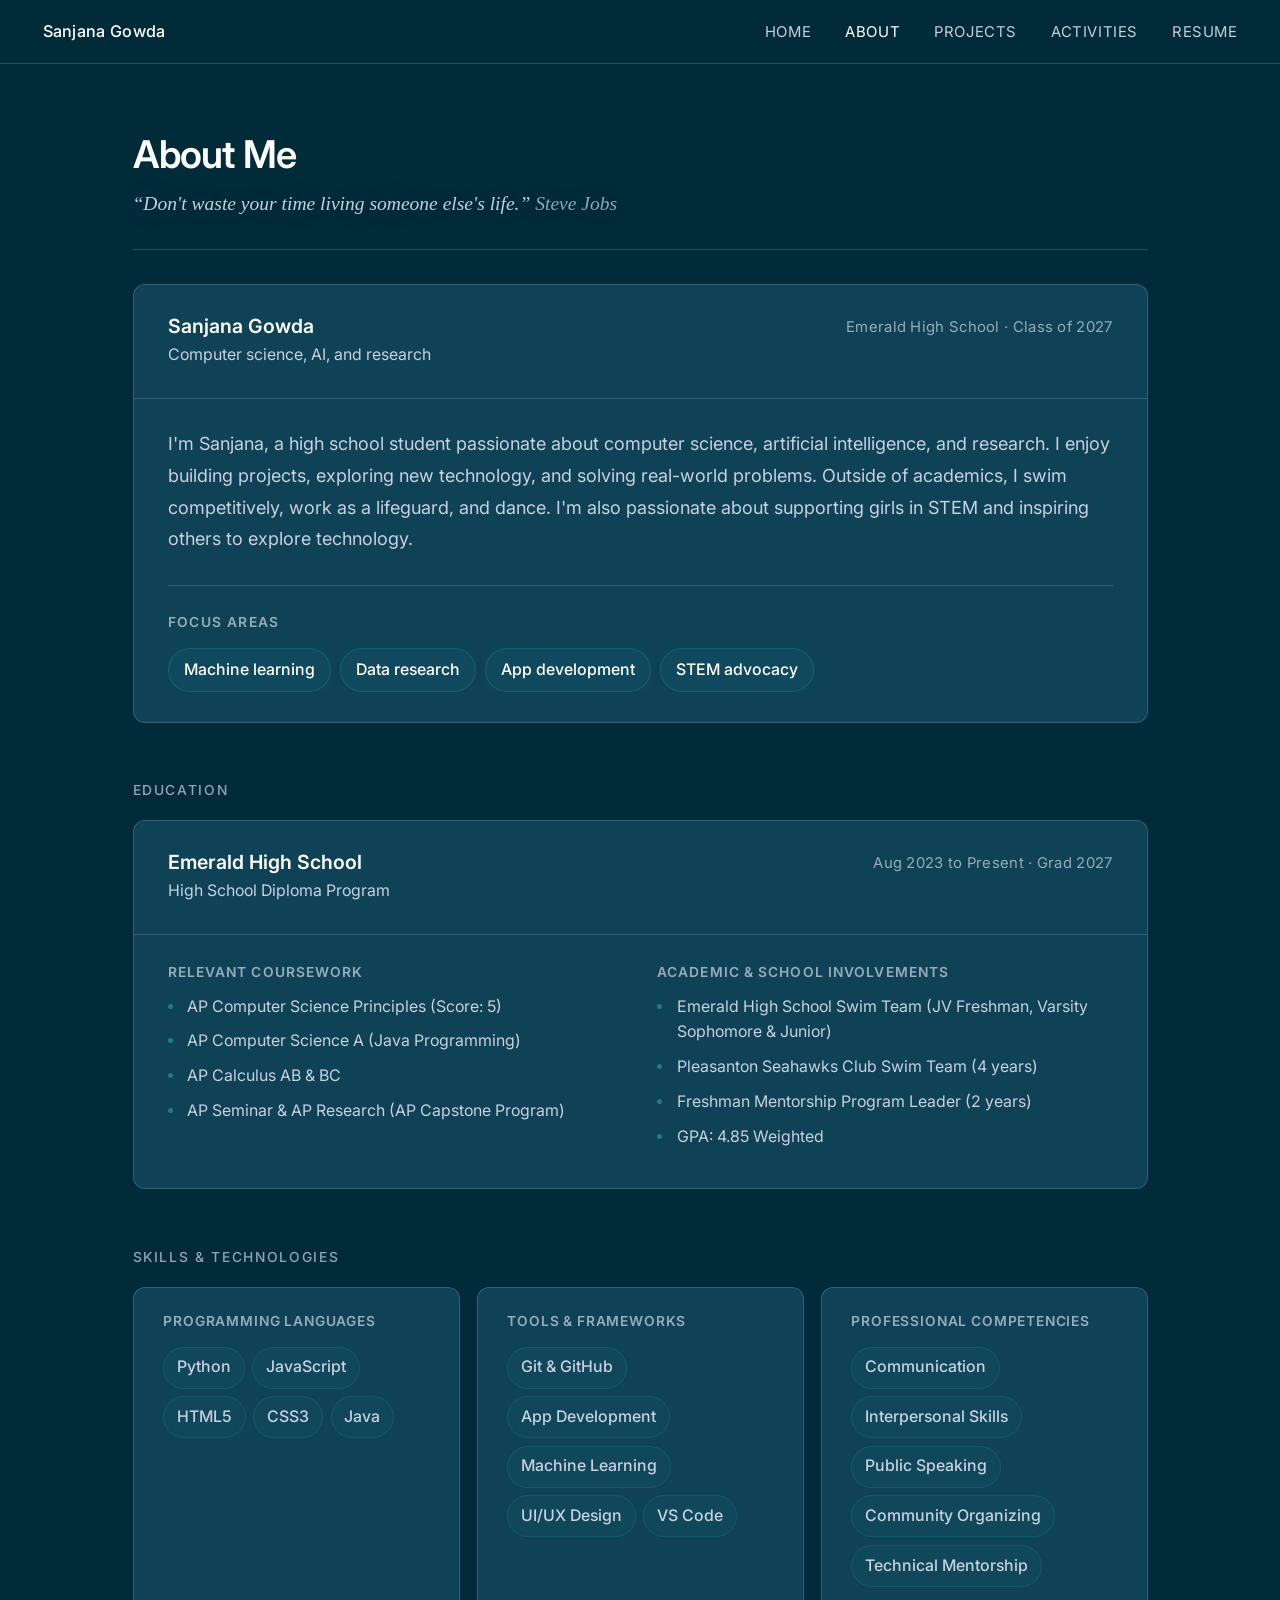
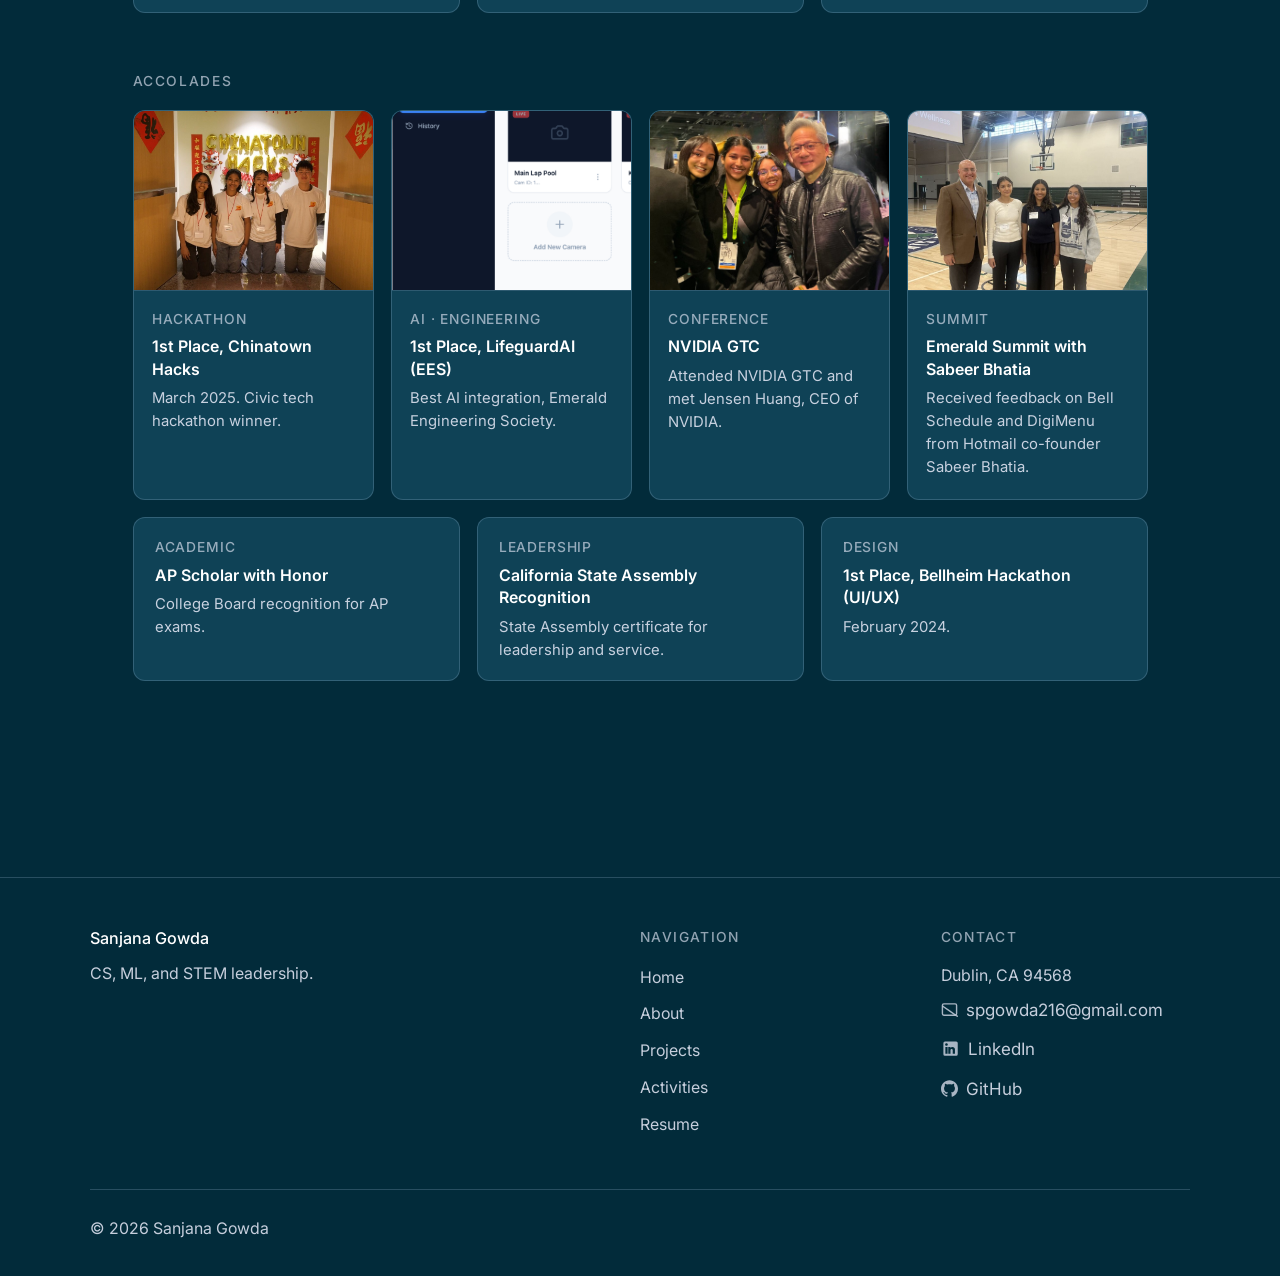
==== commit efad3bfb: "Polish portfolio copy, typography, and visual styling for readability. Tighten site-wide text, remov" ====
--- a/about.html
+++ b/about.html
@@ -5,9 +5,9 @@
   <meta name="viewport" content="width=device-width, initial-scale=1.0">
   <title>About | Sanjana Gowda</title>
   <meta name="description" content="Learn more about Sanjana Gowda's background, education at Emerald High School, computer science skills, and academic achievements.">
-  <link rel="stylesheet" href="css/style.css">
+  <link rel="stylesheet" href="css/style.css?v=3">
   <link rel="stylesheet" href="css/icons.css">
-  <link rel="stylesheet" href="css/about.css">
+  <link rel="stylesheet" href="css/about.css?v=4">
 </head>
 <body class="page-about">
 
@@ -29,22 +29,36 @@
 
   <main class="container animate-fade-in" id="about-main-content">
 
-    <header class="page-header">
-      <h1 id="about-title-header">About Me</h1>
-      <p>Student researcher and developer at Emerald High School, Dublin, CA.</p>
-    </header>
-
-    <section class="about-intro" id="bio-section">
-      <div class="glass-card about-bio" id="card-biography">
-        <p>
-          Junior at Emerald High School (Dublin, CA). I work on CS apps, ML research, and STEM outreach through Girls Who Code and Silicon Valley Scholars.
-        </p>
-      </div>
-
-      <div class="glass-card principles-card" id="card-quick-stats-about">
-        <p class="quote quote--jobs">Don't waste your time living someone else's life.</p>
-        <p class="quote-attribution">Steve Jobs</p>
-        <p class="interest-line"><span class="interest-label">Focus areas</span> Machine learning, data research, app development, STEM advocacy</p>
+    <section class="about-section" id="bio-section">
+      <div class="about-hero">
+        <h1 id="about-title-header">About Me</h1>
+        <p class="about-subheading">&ldquo;Don't waste your time living someone else's life.&rdquo; <span class="about-subheading-cite">Steve Jobs</span></p>
+      </div>
+
+      <div class="glass-card about-bio-card">
+        <div class="about-bio-header">
+          <div class="about-bio-heading">
+            <h3>Sanjana Gowda</h3>
+            <p>Computer science, AI, and research</p>
+          </div>
+          <span class="about-bio-meta">Emerald High School · Class of 2027</span>
+        </div>
+
+        <div class="about-bio-body">
+          <p class="about-bio-text">
+            I'm Sanjana, a high school student passionate about computer science, artificial intelligence, and research. I enjoy building projects, exploring new technology, and solving real-world problems. Outside of academics, I swim competitively, work as a lifeguard, and dance. I'm also passionate about supporting girls in STEM and inspiring others to explore technology.
+          </p>
+
+          <div class="about-focus">
+            <p class="about-focus-label">Focus areas</p>
+            <div class="about-focus-tags">
+              <span class="about-focus-pill">Machine learning</span>
+              <span class="about-focus-pill">Data research</span>
+              <span class="about-focus-pill">App development</span>
+              <span class="about-focus-pill">STEM advocacy</span>
+            </div>
+          </div>
+        </div>
       </div>
     </section>
 
@@ -64,7 +78,7 @@
             <h4>Relevant Coursework</h4>
             <ul class="edu-list">
               <li>AP Computer Science Principles (Score: 5)</li>
-              <li>AP Computer Science Applications (Java Programming)</li>
+              <li>AP Computer Science A (Java Programming)</li>
               <li>AP Calculus AB & BC</li>
               <li>AP Seminar & AP Research (AP Capstone Program)</li>
             </ul>
@@ -156,7 +170,7 @@
             <div class="award-card-body">
               <span class="award-card-tag">Conference</span>
               <h4>NVIDIA GTC</h4>
-              <p>Met Jensen Huang. GTC attendee.</p>
+              <p>Attended NVIDIA GTC and met Jensen Huang, CEO of NVIDIA.</p>
             </div>
           </article>
 
@@ -166,8 +180,8 @@
             </div>
             <div class="award-card-body">
               <span class="award-card-tag">Summit</span>
-              <h4>Feedback from Sabeer Bhatia</h4>
-              <p>Feedback on Bell Schedule and DigiMenu from Sabeer Bhatia (Hotmail co-founder) at Emerald Summit.</p>
+              <h4>Emerald Summit with Sabeer Bhatia</h4>
+              <p>Received feedback on Bell Schedule and DigiMenu from Hotmail co-founder Sabeer Bhatia.</p>
             </div>
           </article>
 
@@ -219,7 +233,7 @@
         <p>Dublin, CA 94568</p>
         <ul class="contact-links">
           <li><a href="mailto:spgowda216@gmail.com" class="link-with-icon"><svg class="link-icon" viewBox="0 0 24 24" fill="none" stroke="currentColor" stroke-width="2" aria-hidden="true"><rect x="2" y="4" width="20" height="16" rx="2"/><path d="m2 7 10 7 10 7 22 7"/></svg>spgowda216@gmail.com</a></li>
-          <li><a href="https://www.linkedin.com/in/sanjana-gowda-636a73354" target="_blank" rel="noopener" class="link-with-icon"><svg class="link-icon" viewBox="0 0 24 24" fill="currentColor" aria-hidden="true"><path d="M20.447 20.452h-3.554v-5.569c0-1.328-.027-3.037-1.852-3.037-1.853 0-2.136 1.445-2.136 2.939v5.667H9.351V9h3.414v1.561h.046c.477-.9 1.637-1.85 3.37-1.85 3.601 0 4.267 2.37 4.267 5.455v6.286zM5.337 7.433a2 2 0 0 1-2.063-2.065 0-1.138.92-2.063 2.063-2.063 1.14 0 2.064.925 2.064 2.063 0 1.139-.925 2.065-2.064 2.065zm1.782 13.019H3.555V9h3.564v11.452zM22.225 0H1.771C.792 0 0 .774 0 1.729v20.542C0 23.227.792 24 1.771 24h20.451C23.2 24 24 23.227 24 22.271V1.729C24 .774 23.2 0 22.222 0h.003z"/></svg>LinkedIn</a></li>
+          <li><a href="https://www.linkedin.com/in/sanjana-gowda-636a73354" target="_blank" rel="noopener" class="link-with-icon"><svg class="link-icon link-icon--linkedin" viewBox="0 0 24 24" fill="currentColor" aria-hidden="true"><path d="M19 3a2 2 0 0 1 2 2v14a2 2 0 0 1-2 2H5a2 2 0 0 1-2-2V5a2 2 0 0 1 2-2h14m-1.5 15.5v-5.3a3.26 3.26 0 0 0-3.26-3.26c-.85 0-1.84.52-2.32 1.3v-1.11h-2.79v8.37h2.79v-4.66c0-.77.62-1.4 1.39-1.4a1.4 1.4 0 0 1 1.4 1.4v4.66h2.79M6.88 8.56a1.68 1.68 0 0 0 1.68-1.68c0-.93-.75-1.69-1.68-1.69a1.69 1.69 0 0 0-1.69 1.69c0 .93.76 1.68 1.69 1.68m1.39 9.94v-8.37H5.5v8.37h2.77z"/></svg>LinkedIn</a></li>
           <li><a href="https://github.com/sanjugowda216" target="_blank" rel="noopener" class="link-with-icon"><svg class="link-icon" viewBox="0 0 24 24" fill="currentColor" aria-hidden="true"><path d="M12 .297c-6.63 0-12 5.373-12 12 0 5.303 3.438 9.8 8.205 11.385.6.113.82-.258.82-.577 0-.285-.01-1.04-.015-2.04-3.338.724-4.042-1.61-4.042-1.61C4.422 18.07 3.633 17.7 3.633 17.7c-1.087-.744.084-.729.084-.729 1.205.084 1.838 1.236 1.838 1.236 1.07 1.835 2.809 1.305 3.495.997.107-.775.418-1.305.762-1.604-2.665-.305-5.467-1.334-5.467-5.931 0-1.311.469-2.381 1.236-3.221-.124-.303-.535-1.524.117-3.176 0 0 1.008-.322 3.301 1.23.957-.266 1.983-.399 3.003-.404 1.02.005 2.047.138 3.006.404 2.291-1.552 3.297-1.23 3.297-1.23.653 1.653.242 2.874.118 3.176.77.84 1.235 1.911 1.235 3.221 0 4.609-2.807 5.624-5.479 5.921.43.372.823 1.102.823 2.222v3.293c0 .319.192.694.801.576 4.765-1.589 8.199-6.086 8.199-11.386 0-6.627-5.373-12-12-12"/></svg>GitHub</a></li>
         </ul>
       </div>
--- a/css/style.css
+++ b/css/style.css
@@ -21,13 +21,21 @@
   --accent-inverse: var(--ink);
 
   /* Effects */
-  --glow: none;
-  --shadow-soft: none;
+  --glow-teal: 0 0 24px rgba(31, 122, 140, 0.35);
+  --glow-soft: 0 0 40px rgba(31, 122, 140, 0.1);
+  --glow-card: 0 8px 32px rgba(0, 0, 0, 0.18), 0 0 20px rgba(31, 122, 140, 0.1);
+  --shadow-soft: 0 4px 24px rgba(0, 0, 0, 0.12);
   --radius: 12px;
 
   --max-width: 1100px;
   --header-height: 64px;
   --transition: 0.2s ease;
+
+  /* Typography */
+  --text-body: 1.0625rem;
+  --text-body-sm: 0.9375rem;
+  --text-caption: 0.875rem;
+  --text-label: 0.8125rem;
 }
 
 *, *::before, *::after {
@@ -38,7 +46,7 @@
 
 html {
   scroll-behavior: smooth;
-  font-size: 16px;
+  font-size: 17px;
 }
 
 body {
@@ -46,7 +54,7 @@
   background-color: var(--bg);
   color: var(--text);
   min-height: 100vh;
-  line-height: 1.6;
+  line-height: 1.65;
   overflow-x: hidden;
 }
 
@@ -59,6 +67,7 @@
 p {
   color: var(--text-secondary);
   font-weight: 400;
+  font-size: var(--text-body-sm);
 }
 
 a {
@@ -98,12 +107,13 @@
   border: 1px solid var(--border);
   border-radius: var(--radius);
   padding: 2rem;
-  transition: border-color var(--transition);
+  transition: border-color var(--transition), box-shadow var(--transition);
 }
 
 .glass-card:hover,
 .panel:hover {
-  border-color: var(--border-light);
+  border-color: rgba(31, 122, 140, 0.4);
+  box-shadow: var(--glow-card);
 }
 
 /* Header */
@@ -141,7 +151,7 @@
 }
 
 .nav-link {
-  font-size: 0.8rem;
+  font-size: var(--text-caption);
   font-weight: 400;
   letter-spacing: 0.04em;
   text-transform: uppercase;
@@ -196,16 +206,17 @@
 }
 
 .page-header h1 {
-  font-size: 2.25rem;
+  font-size: 2.35rem;
   font-weight: 600;
   letter-spacing: -0.02em;
   margin-bottom: 0.5rem;
+  text-shadow: 0 0 48px rgba(31, 122, 140, 0.18);
 }
 
 .page-header p {
-  font-size: 0.95rem;
+  font-size: var(--text-body);
   max-width: 520px;
-  line-height: 1.65;
+  line-height: 1.7;
 }
 
 .page-header--split {
@@ -265,7 +276,7 @@
 }
 
 .section-title {
-  font-size: 0.75rem;
+  font-size: var(--text-label);
   font-weight: 500;
   letter-spacing: 0.12em;
   text-transform: uppercase;
@@ -283,14 +294,14 @@
   align-items: center;
   justify-content: center;
   gap: 0.5rem;
-  padding: 0.7rem 1.5rem;
+  padding: 0.75rem 1.6rem;
   font-family: inherit;
   font-weight: 500;
-  font-size: 0.8rem;
+  font-size: var(--text-caption);
   letter-spacing: 0.04em;
   text-transform: uppercase;
   cursor: pointer;
-  transition: background var(--transition), color var(--transition), border-color var(--transition);
+  transition: background var(--transition), color var(--transition), border-color var(--transition), box-shadow var(--transition);
   border: 1px solid transparent;
   border-radius: 999px;
 }
@@ -299,12 +310,14 @@
   background: var(--teal);
   color: var(--white);
   border-color: var(--teal);
+  box-shadow: 0 0 0 rgba(31, 122, 140, 0);
 }
 
 .btn-primary:hover {
   background: #268fa3;
   border-color: #268fa3;
   color: var(--white);
+  box-shadow: var(--glow-teal);
 }
 
 .btn-secondary {
@@ -314,17 +327,18 @@
 }
 
 .btn-secondary:hover {
-  border-color: var(--border-light);
+  border-color: rgba(31, 122, 140, 0.45);
   background: var(--bg-elevated);
+  box-shadow: 0 0 18px rgba(31, 122, 140, 0.12);
 }
 
 /* Badges */
 .badge {
   display: inline-block;
-  padding: 0.25rem 0.6rem;
+  padding: 0.3rem 0.65rem;
   border: 1px solid var(--border);
   color: var(--text-secondary);
-  font-size: 0.7rem;
+  font-size: var(--text-label);
   font-weight: 500;
   letter-spacing: 0.04em;
   text-transform: uppercase;
@@ -359,14 +373,14 @@
 }
 
 .footer-brand p {
-  font-size: 0.85rem;
+  font-size: var(--text-body-sm);
   max-width: 280px;
-  line-height: 1.6;
+  line-height: 1.65;
 }
 
 .footer-links h4,
 .footer-contact h4 {
-  font-size: 0.7rem;
+  font-size: var(--text-label);
   font-weight: 500;
   letter-spacing: 0.1em;
   text-transform: uppercase;
@@ -383,7 +397,7 @@
 }
 
 .footer-links a {
-  font-size: 0.85rem;
+  font-size: var(--text-body-sm);
   color: var(--text-secondary);
 }
 
@@ -392,7 +406,7 @@
 }
 
 .footer-contact p {
-  font-size: 0.85rem;
+  font-size: var(--text-body-sm);
   margin-bottom: 0.4rem;
   color: var(--text-secondary);
 }
@@ -409,7 +423,7 @@
   display: flex;
   justify-content: space-between;
   align-items: center;
-  font-size: 0.75rem;
+  font-size: var(--text-caption);
   color: var(--text-muted);
 }
 
--- a/css/icons.css
+++ b/css/icons.css
@@ -16,6 +16,11 @@
   opacity: 0.85;
 }
 
+.link-icon--linkedin {
+  width: 1.125rem;
+  height: 1.125rem;
+}
+
 .footer-contact .contact-links {
   list-style: none;
 }
@@ -31,10 +36,16 @@
 }
 
 .hero-social .link-with-icon {
-  font-size: 0.8rem;
+  font-size: var(--text-caption);
   letter-spacing: 0.04em;
   text-transform: uppercase;
   color: var(--text-muted);
+  transition: color var(--transition), text-shadow var(--transition);
+}
+
+.hero-social .link-with-icon:hover {
+  color: var(--text);
+  text-shadow: 0 0 16px rgba(31, 122, 140, 0.25);
 }
 
 .btn .btn-icon {
--- a/css/about.css
+++ b/css/about.css
@@ -1,99 +1,65 @@
-/* About page — calm, even rhythm */
-
-.page-about .page-header {
-  margin-bottom: 2.5rem;
-  padding-bottom: 1.5rem;
-}
-
-.page-about .section-title {
-  margin-bottom: 1.25rem;
-}
-
-.page-about .skills-section,
-.page-about .education-section,
-.page-about .awards-section {
-  margin-bottom: 3rem;
-}
-
-/* Intro */
-.about-intro {
-  display: grid;
-  grid-template-columns: 1fr 1fr;
-  gap: 1rem;
-  margin-bottom: 3rem;
-  align-items: stretch;
-}
-
-.about-intro .glass-card {
-  border: 1px solid var(--border);
-  border-radius: var(--radius);
-  padding: 1.75rem 2rem;
+/* About page */
+
+.page-about #bio-section,
+.page-about .about-section {
+  display: block;
+  width: 100%;
+  max-width: 100%;
+  margin-bottom: 3.5rem;
+}
+
+.page-about .about-hero {
+  display: block;
+  width: 100%;
+  max-width: 100%;
+  padding-bottom: 1.75rem;
+  border-bottom: 1px solid var(--border);
+}
+
+.page-about .about-hero h1 {
+  font-size: 2.25rem;
+  font-weight: 600;
+  letter-spacing: -0.02em;
+  margin: 0 0 0.65rem;
+}
+
+.page-about .about-subheading {
   margin: 0;
-}
-
-.about-bio p {
-  font-size: 0.9rem;
-  margin-bottom: 1rem;
-  line-height: 1.7;
-  color: var(--text-secondary);
-}
-
-.about-bio p:last-child {
-  margin-bottom: 0;
-}
-
-.principles-card .quote {
-  font-size: 0.88rem;
-  line-height: 1.65;
-  margin-bottom: 1rem;
-  color: var(--text-secondary);
-}
-
-.principles-card .quote--jobs {
+  max-width: none;
+  font-family: Georgia, "Times New Roman", serif;
+  font-size: clamp(1rem, 2.2vw, 1.15rem);
   font-style: italic;
-  margin-bottom: 0.25rem;
-  color: var(--text);
-}
-
-.quote-attribution {
-  font-size: 0.8rem;
-  color: var(--text-muted);
-  margin-bottom: 1.25rem;
-}
-
-.interest-line {
-  font-size: 0.82rem;
+  font-weight: 400;
   line-height: 1.55;
-  color: var(--text-muted);
-  margin: 0;
-  padding-top: 1rem;
-  border-top: 1px solid var(--border);
-}
-
-.interest-label {
-  display: block;
-  font-size: 0.65rem;
-  font-weight: 500;
-  letter-spacing: 0.08em;
-  text-transform: uppercase;
-  color: var(--text-muted);
-  margin-bottom: 0.35rem;
-}
-
-/* Education */
-.education-card {
+  color: var(--text-secondary);
+  text-shadow: 0 0 32px rgba(31, 122, 140, 0.28);
+}
+
+.page-about .about-subheading-cite {
+  font-style: italic;
+  color: var(--text-muted);
+  white-space: nowrap;
+}
+
+/* Bio card — full-width, stacked under hero like education card */
+.page-about #bio-section .about-bio-card,
+.page-about .about-bio-card {
+  display: block;
+  width: 100%;
+  max-width: 100%;
+  margin: 2rem 0 0;
   padding: 0;
   overflow: hidden;
-  border: 1px solid var(--border);
-  border-radius: var(--radius);
-}
-
-.education-card .edu-header,
-.education-card .edu-details {
+  box-sizing: border-box;
+  clear: both;
+}
+
+.page-about .about-bio-header,
+.page-about .about-bio-body {
   padding: 1.75rem 2rem;
 }
 
-.edu-header {
+.page-about .about-bio-header {
   display: flex;
   justify-content: space-between;
   align-items: flex-start;
@@ -101,32 +67,131 @@
   gap: 1rem;
 }
 
-.edu-school h3 {
-  font-size: 1.05rem;
+.page-about .about-bio-heading h3 {
+  font-size: 1.15rem;
   font-weight: 600;
   margin-bottom: 0.2rem;
 }
 
-.edu-school p {
-  font-size: 0.85rem;
-  color: var(--text-secondary);
-}
-
-.edu-date {
-  font-size: 0.75rem;
+.page-about .about-bio-heading p {
+  font-size: var(--text-body-sm);
+  color: var(--text-secondary);
+}
+
+.page-about .about-bio-meta {
+  font-size: var(--text-caption);
   color: var(--text-muted);
   letter-spacing: 0.02em;
   white-space: nowrap;
 }
 
-.edu-details {
+.page-about .about-bio-text {
+  margin: 0;
+  font-size: var(--text-body);
+  line-height: 1.75;
+  color: var(--text-secondary);
+}
+
+.page-about .about-focus {
+  display: flex;
+  flex-direction: column;
+  align-items: flex-start;
+  gap: 0.85rem;
+  margin-top: 1.75rem;
+  padding-top: 1.5rem;
+  border-top: 1px solid var(--border);
+}
+
+.page-about .about-focus-label {
+  margin: 0;
+  font-size: var(--text-label);
+  font-weight: 600;
+  letter-spacing: 0.1em;
+  text-transform: uppercase;
+  color: var(--text-muted);
+}
+
+.page-about .about-focus-tags {
+  display: flex;
+  flex-wrap: wrap;
+  gap: 0.5rem;
+}
+
+.page-about .about-focus-pill {
+  display: inline-block;
+  font-size: var(--text-body-sm);
+  font-weight: 500;
+  padding: 0.45rem 0.9rem;
+  border-radius: 999px;
+  border: 1px solid rgba(31, 122, 140, 0.45);
+  background: rgba(31, 122, 140, 0.14);
+  color: var(--text);
+  box-shadow: 0 0 12px rgba(31, 122, 140, 0.08);
+  transition: border-color var(--transition), box-shadow var(--transition);
+}
+
+.page-about .about-focus-pill:hover {
+  border-color: rgba(31, 122, 140, 0.6);
+  box-shadow: 0 0 18px rgba(31, 122, 140, 0.2);
+}
+
+/* Section rhythm */
+.page-about .section-title {
+  margin-bottom: 1.25rem;
+}
+
+.page-about .skills-section,
+.page-about .about-section,
+.page-about .education-section,
+.page-about .awards-section {
+  margin-bottom: 3.5rem;
+}
+
+/* Education */
+.page-about .education-card {
+  padding: 0;
+  overflow: hidden;
+}
+
+.page-about .education-card .edu-header,
+.page-about .education-card .edu-details {
+  padding: 1.75rem 2rem;
+}
+
+.page-about .edu-header {
+  display: flex;
+  justify-content: space-between;
+  align-items: flex-start;
+  border-bottom: 1px solid var(--border);
+  gap: 1rem;
+}
+
+.page-about .edu-school h3 {
+  font-size: 1.15rem;
+  font-weight: 600;
+  margin-bottom: 0.2rem;
+}
+
+.page-about .edu-school p {
+  font-size: var(--text-body-sm);
+  color: var(--text-secondary);
+}
+
+.page-about .edu-date {
+  font-size: var(--text-caption);
+  color: var(--text-muted);
+  letter-spacing: 0.02em;
+  white-space: nowrap;
+}
+
+.page-about .edu-details {
   display: grid;
   grid-template-columns: 1fr 1fr;
   gap: 2rem;
 }
 
-.edu-details h4 {
-  font-size: 0.7rem;
+.page-about .edu-details h4 {
+  font-size: var(--text-label);
   font-weight: 600;
   letter-spacing: 0.08em;
   text-transform: uppercase;
@@ -134,86 +199,89 @@
   margin-bottom: 0.75rem;
 }
 
-.edu-list li {
-  font-size: 0.86rem;
-  margin-bottom: 0.5rem;
-  color: var(--text-secondary);
-  line-height: 1.5;
+.page-about .edu-list li {
+  font-size: var(--text-body-sm);
+  margin-bottom: 0.55rem;
+  color: var(--text-secondary);
+  line-height: 1.6;
 }
 
 /* Skills */
-.skills-container {
+.page-about .skills-container {
   display: grid;
   grid-template-columns: repeat(3, 1fr);
   gap: 1rem;
 }
 
-.skills-container .glass-card {
-  border: 1px solid var(--border);
-  border-radius: var(--radius);
+.page-about .skills-container .glass-card {
   padding: 1.5rem 1.75rem;
 }
 
-.skills-category h3 {
-  font-size: 0.72rem;
+.page-about .skills-category h3 {
+  font-size: var(--text-label);
   font-weight: 600;
   letter-spacing: 0.06em;
   text-transform: uppercase;
   color: var(--text-muted);
   margin-bottom: 1rem;
-  padding-bottom: 0;
-  border-bottom: none;
-}
-
-.skills-list {
+}
+
+.page-about .skills-list {
   display: flex;
   flex-wrap: wrap;
-  gap: 0.4rem;
+  gap: 0.45rem;
   list-style: none;
 }
 
-.skill-tag {
-  font-size: 0.78rem;
-  padding: 0.35rem 0.65rem;
-  border: 1px solid var(--border);
-  border-radius: 4px;
-  color: var(--text-secondary);
-  background: transparent;
-}
-
-.skill-tag:hover {
-  color: var(--text-secondary);
-  border-color: var(--border);
-}
-
-/* Accolades — full-width grid, even cards */
-.awards-layout {
+.page-about .skill-tag {
+  font-size: var(--text-body-sm);
+  font-weight: 500;
+  padding: 0.4rem 0.75rem;
+  border: 1px solid rgba(31, 122, 140, 0.35);
+  border-radius: 999px;
+  color: var(--text-secondary);
+  background: rgba(31, 122, 140, 0.1);
+}
+
+.page-about .skill-tag:hover {
+  color: var(--text);
+  border-color: rgba(31, 122, 140, 0.5);
+}
+
+/* Accolades */
+.page-about .awards-layout {
   display: flex;
   flex-direction: column;
   gap: 1rem;
 }
 
-.awards-photo-grid {
+.page-about .awards-photo-grid {
   display: grid;
   grid-template-columns: repeat(4, 1fr);
   gap: 1rem;
   align-items: stretch;
 }
 
-.award-card {
+.page-about .award-card {
   border: 1px solid var(--border);
   border-radius: var(--radius);
   background: var(--bg-surface);
-}
-
-.award-card--photo {
+  transition: border-color var(--transition), box-shadow var(--transition);
+}
+
+.page-about .award-card:hover {
+  border-color: rgba(31, 122, 140, 0.4);
+  box-shadow: var(--glow-card);
+}
+
+.page-about .award-card--photo {
   display: flex;
   flex-direction: column;
   overflow: hidden;
   height: 100%;
 }
 
-.award-card-media {
+.page-about .award-card-media {
   position: relative;
   aspect-ratio: 4 / 3;
   background: var(--bg-elevated);
@@ -222,7 +290,7 @@
   flex-shrink: 0;
 }
 
-.award-card-img {
+.page-about .award-card-img {
   width: 100%;
   height: 100%;
   object-fit: cover;
@@ -230,7 +298,7 @@
   display: block;
 }
 
-.award-card--photo .award-card-body {
+.page-about .award-card--photo .award-card-body {
   display: flex;
   flex-direction: column;
   flex: 1;
@@ -238,83 +306,81 @@
   min-height: 7.5rem;
 }
 
-.award-card-tag {
-  display: block;
-  font-size: 0.62rem;
+.page-about .award-card-tag {
+  display: block;
+  font-size: var(--text-label);
   font-weight: 500;
   letter-spacing: 0.06em;
   text-transform: uppercase;
   color: var(--text-muted);
   margin-bottom: 0.35rem;
-  border: none;
-  padding: 0;
-  border-radius: 0;
-}
-
-.award-card h4 {
-  font-size: 0.84rem;
-  font-weight: 600;
-  line-height: 1.35;
-  margin-bottom: 0.3rem;
-}
-
-.award-card p {
-  font-size: 0.76rem;
-  line-height: 1.45;
+}
+
+.page-about .award-card h4 {
+  font-size: var(--text-body-sm);
+  font-weight: 600;
+  line-height: 1.4;
+  margin-bottom: 0.35rem;
+}
+
+.page-about .award-card p {
+  font-size: var(--text-caption);
+  line-height: 1.55;
   color: var(--text-secondary);
   margin: 0;
 }
 
-.awards-text-row {
+.page-about .awards-text-row {
   display: grid;
   grid-template-columns: repeat(3, 1fr);
   gap: 1rem;
 }
 
-.award-card--compact {
+.page-about .award-card--compact {
   padding: 1.1rem 1.25rem;
 }
 
-.award-card--compact .award-card-tag {
-  margin-bottom: 0.3rem;
-}
-
 @media (max-width: 1100px) {
-  .awards-photo-grid {
+  .page-about .awards-photo-grid {
     grid-template-columns: repeat(2, 1fr);
   }
 }
 
 @media (max-width: 992px) {
-  .about-intro,
-  .skills-container {
+  .page-about .skills-container {
     grid-template-columns: 1fr;
   }
 
-  .edu-details {
+  .page-about .edu-details {
     grid-template-columns: 1fr;
     gap: 1.25rem;
   }
 
-  .awards-text-row {
+  .page-about .awards-text-row {
     grid-template-columns: 1fr;
   }
 }
 
+@media (max-width: 768px) {
+  .page-about .edu-header,
+  .page-about .about-bio-header {
+    flex-direction: column;
+  }
+
+  .page-about .about-bio-meta {
+    white-space: normal;
+  }
+}
+
 @media (max-width: 600px) {
-  .awards-photo-grid {
+  .page-about .awards-photo-grid {
     grid-template-columns: 1fr;
   }
 
-  .about-intro .glass-card,
-  .education-card .edu-header,
-  .education-card .edu-details {
-    padding: 1.35rem 1.5rem;
-  }
-}
-
-@media (max-width: 768px) {
-  .edu-header {
-    flex-direction: column;
-  }
-}
+  .page-about .about-bio-header,
+  .page-about .about-bio-body,
+  .page-about .education-card .edu-header,
+  .page-about .education-card .edu-details {
+    padding: 1.35rem 1.25rem;
+  }
+}
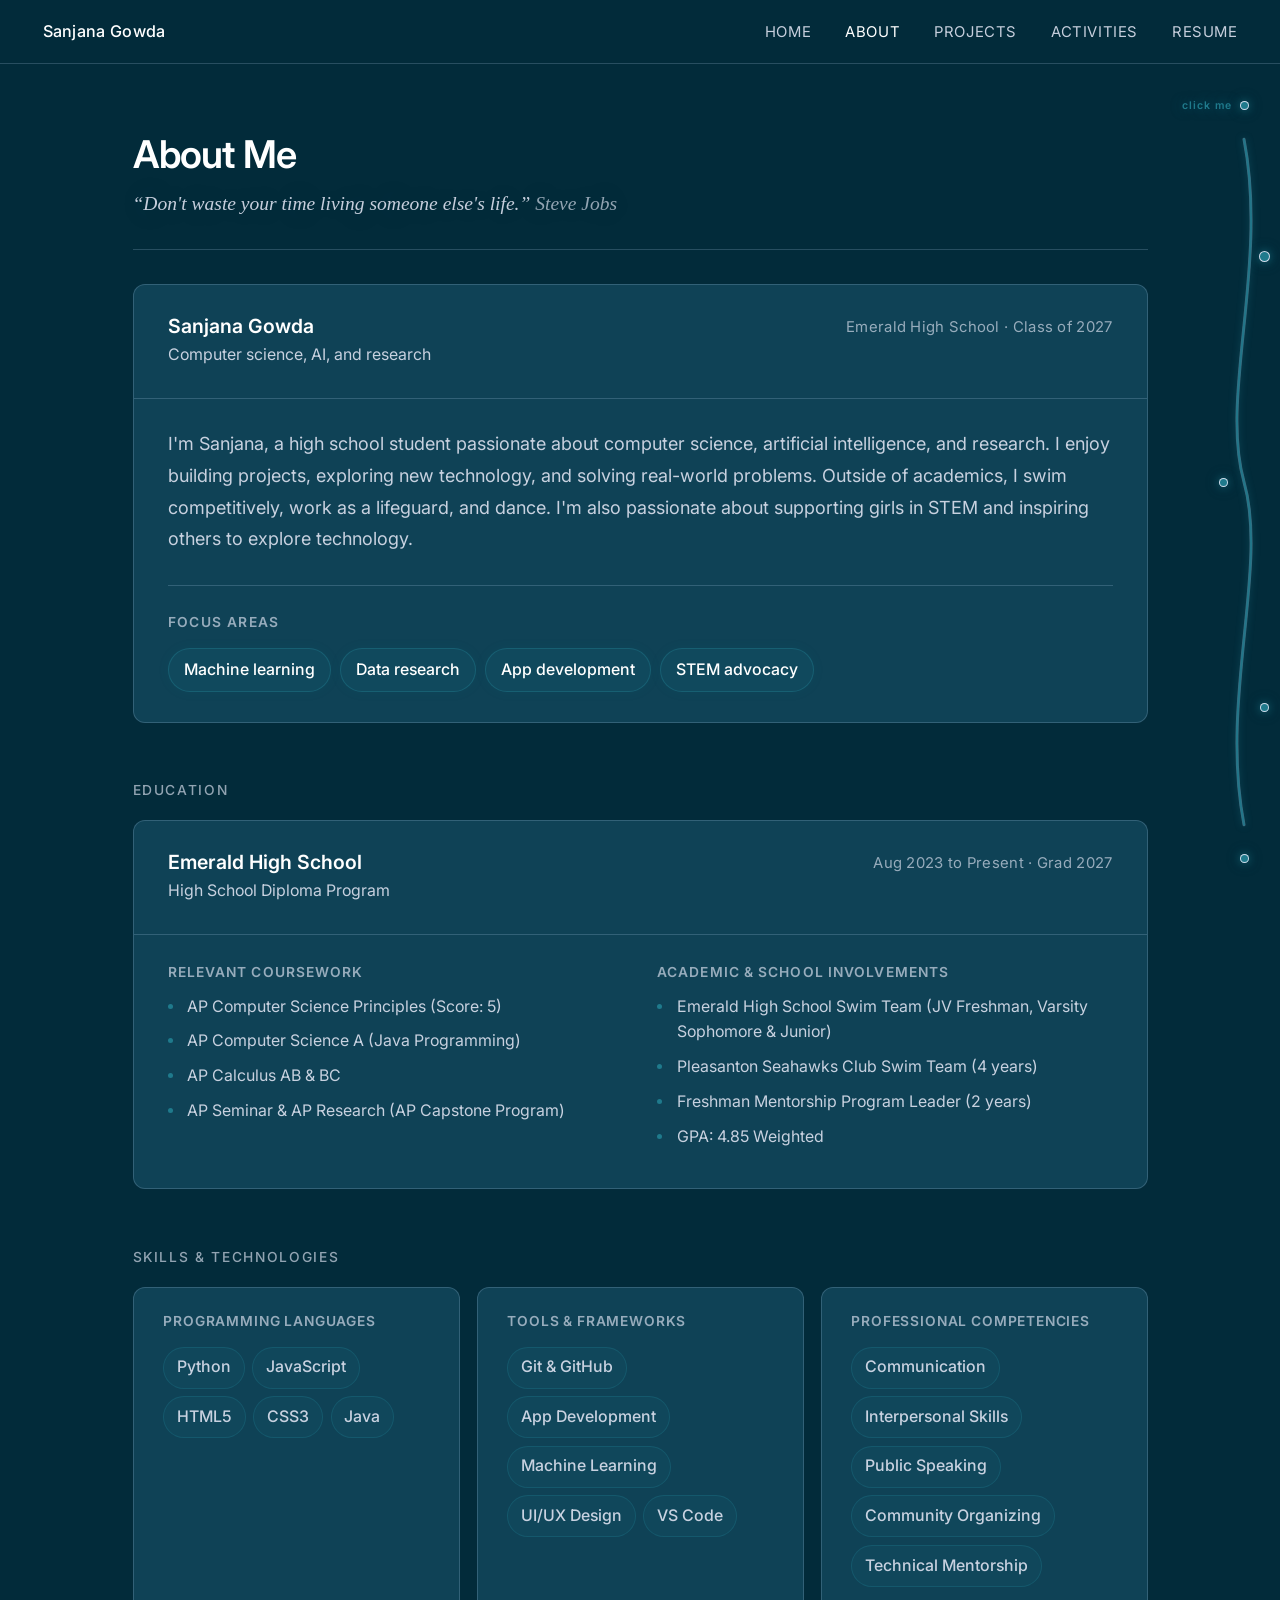
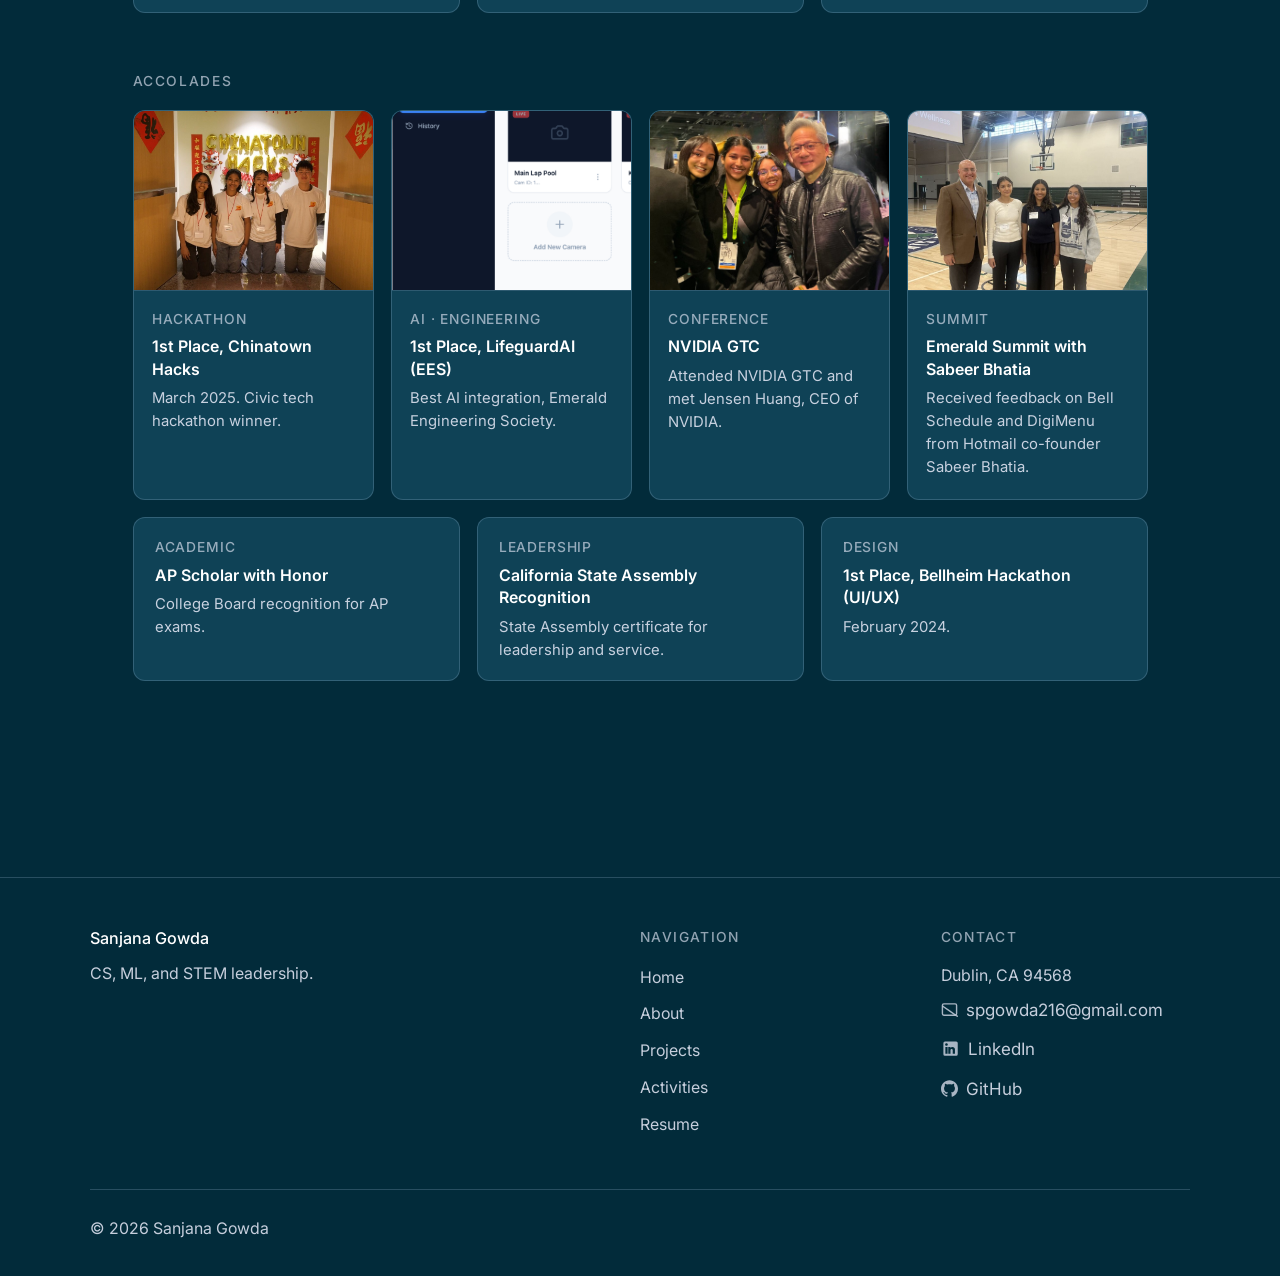
==== commit 7a8e9a34: "Add site-wide wavy path navigation overlay on all pages. Fixed overlay with glowy clickable dots gui" ====
--- a/about.html
+++ b/about.html
@@ -5,11 +5,27 @@
   <meta name="viewport" content="width=device-width, initial-scale=1.0">
   <title>About | Sanjana Gowda</title>
   <meta name="description" content="Learn more about Sanjana Gowda's background, education at Emerald High School, computer science skills, and academic achievements.">
-  <link rel="stylesheet" href="css/style.css?v=3">
+  <link rel="stylesheet" href="css/style.css?v=4">
+  <link rel="stylesheet" href="css/path-nav.css?v=3">
   <link rel="stylesheet" href="css/icons.css">
   <link rel="stylesheet" href="css/about.css?v=4">
 </head>
 <body class="page-about">
+
+  <nav class="site-path-nav" id="site-path-nav" aria-label="Site navigation path">
+    <svg class="site-path-svg" viewBox="0 0 100 1000" preserveAspectRatio="xMidYMid meet" aria-hidden="true">
+      <path class="site-path-curve site-path-curve--bg" d="M 50 24 C 84 200, 16 380, 50 500 C 84 620, 16 800, 50 976" />
+      <path class="site-path-curve site-path-curve--glow" d="M 50 24 C 84 200, 16 380, 50 500 C 84 620, 16 800, 50 976" />
+    </svg>
+    <p class="site-path-hint" id="site-path-hint" aria-hidden="true">click me</p>
+    <ol class="site-path-stops">
+      <li><a href="index.html" class="site-path-stop" style="--x: 50%; --y: 5%" aria-label="Home"><span class="site-path-ring" aria-hidden="true"></span><span class="site-path-ring site-path-ring--delay" aria-hidden="true"></span><span class="site-path-dot" aria-hidden="true"></span></a></li>
+      <li><a href="about.html" class="site-path-stop" style="--x: 78%; --y: 23%" aria-label="About"><span class="site-path-ring" aria-hidden="true"></span><span class="site-path-ring site-path-ring--delay" aria-hidden="true"></span><span class="site-path-dot" aria-hidden="true"></span></a></li>
+      <li><a href="projects.html" class="site-path-stop" style="--x: 22%; --y: 50%" aria-label="Projects"><span class="site-path-ring" aria-hidden="true"></span><span class="site-path-ring site-path-ring--delay" aria-hidden="true"></span><span class="site-path-dot" aria-hidden="true"></span></a></li>
+      <li><a href="activities.html" class="site-path-stop" style="--x: 78%; --y: 77%" aria-label="Activities"><span class="site-path-ring" aria-hidden="true"></span><span class="site-path-ring site-path-ring--delay" aria-hidden="true"></span><span class="site-path-dot" aria-hidden="true"></span></a></li>
+      <li><a href="resume.html" class="site-path-stop" style="--x: 50%; --y: 95%" aria-label="Resume"><span class="site-path-ring" aria-hidden="true"></span><span class="site-path-ring site-path-ring--delay" aria-hidden="true"></span><span class="site-path-dot" aria-hidden="true"></span></a></li>
+    </ol>
+  </nav>
 
   <header class="header-nav" id="main-header">
     <a href="index.html" class="logo" id="logo-home">Sanjana Gowda</a>
@@ -243,6 +259,6 @@
     </div>
   </footer>
 
-  <script src="js/main.js"></script>
+  <script src="js/main.js?v=3"></script>
 </body>
 </html>
--- a/css/path-nav.css
+++ b/css/path-nav.css
@@ -0,0 +1,236 @@
+/* Site-wide wavy path overlay (right edge) */
+
+.site-path-nav {
+  position: fixed;
+  top: var(--header-height);
+  right: 0;
+  bottom: 0;
+  width: 72px;
+  z-index: 1100;
+  pointer-events: none;
+  padding: 1rem 0.15rem 2rem;
+}
+
+.site-path-svg {
+  position: absolute;
+  inset: 0;
+  width: 100%;
+  height: 100%;
+  overflow: visible;
+}
+
+.site-path-curve {
+  fill: none;
+  stroke-linecap: round;
+  vector-effect: non-scaling-stroke;
+}
+
+.site-path-curve--bg {
+  stroke: rgba(191, 219, 247, 0.35);
+  stroke-width: 3;
+}
+
+.site-path-curve--glow {
+  stroke: rgba(31, 122, 140, 0.85);
+  stroke-width: 2;
+  filter: drop-shadow(0 0 5px rgba(31, 122, 140, 0.75));
+  stroke-dasharray: 1400;
+  stroke-dashoffset: 1400;
+  animation: sitePathDraw 2.5s ease forwards 0.15s;
+}
+
+@keyframes sitePathDraw {
+  to { stroke-dashoffset: 0; }
+}
+
+.site-path-stops {
+  list-style: none;
+  position: absolute;
+  inset: 0;
+  margin: 0;
+  padding: 0;
+}
+
+.site-path-stops li {
+  position: absolute;
+  inset: 0;
+  pointer-events: none;
+}
+
+.site-path-stop {
+  position: absolute;
+  left: var(--x);
+  top: var(--y);
+  transform: translate(-50%, -50%);
+  display: block;
+  width: 28px;
+  height: 28px;
+  text-decoration: none;
+  pointer-events: auto;
+  cursor: pointer;
+}
+
+.site-path-dot {
+  position: absolute;
+  top: 50%;
+  left: 50%;
+  width: 9px;
+  height: 9px;
+  margin: -4.5px 0 0 -4.5px;
+  border-radius: 50%;
+  background: var(--teal);
+  border: 1.5px solid rgba(225, 229, 242, 0.9);
+  box-shadow:
+    0 0 8px rgba(31, 122, 140, 0.65),
+    0 0 16px rgba(31, 122, 140, 0.3);
+  transition:
+    transform 0.25s ease,
+    border-color 0.25s ease,
+    background 0.25s ease;
+}
+
+.site-path-ring {
+  position: absolute;
+  top: 50%;
+  left: 50%;
+  width: 9px;
+  height: 9px;
+  margin: -4.5px 0 0 -4.5px;
+  border-radius: 50%;
+  border: 1.5px solid rgba(31, 122, 140, 0.65);
+  pointer-events: none;
+  animation: sitePathRadiate 2.2s ease-out infinite;
+}
+
+.site-path-ring--delay {
+  animation-delay: 1.1s;
+}
+
+.site-path-stop:not(.is-active) .site-path-dot {
+  animation: siteDotRadiate 2.4s ease-out infinite;
+}
+
+.site-path-stops li:nth-child(1) .site-path-stop:not(.is-active) .site-path-dot { animation-delay: 0s; }
+.site-path-stops li:nth-child(2) .site-path-stop:not(.is-active) .site-path-dot { animation-delay: 0.45s; }
+.site-path-stops li:nth-child(3) .site-path-stop:not(.is-active) .site-path-dot { animation-delay: 0.9s; }
+.site-path-stops li:nth-child(4) .site-path-stop:not(.is-active) .site-path-dot { animation-delay: 1.35s; }
+.site-path-stops li:nth-child(5) .site-path-stop:not(.is-active) .site-path-dot { animation-delay: 1.8s; }
+
+@keyframes sitePathRadiate {
+  0% {
+    transform: scale(1);
+    opacity: 0.7;
+  }
+  100% {
+    transform: scale(3);
+    opacity: 0;
+  }
+}
+
+@keyframes siteDotRadiate {
+  0% {
+    box-shadow:
+      0 0 0 0 rgba(31, 122, 140, 0.55),
+      0 0 10px rgba(31, 122, 140, 0.45);
+  }
+  70% {
+    box-shadow:
+      0 0 0 12px rgba(31, 122, 140, 0),
+      0 0 14px rgba(31, 122, 140, 0.55);
+  }
+  100% {
+    box-shadow:
+      0 0 0 0 rgba(31, 122, 140, 0),
+      0 0 8px rgba(31, 122, 140, 0.4);
+  }
+}
+
+.site-path-stop:hover .site-path-dot,
+.site-path-stop:focus-visible .site-path-dot {
+  transform: scale(1.3);
+  background: #268fa3;
+  box-shadow:
+    0 0 0 5px rgba(31, 122, 140, 0.12),
+    0 0 16px rgba(31, 122, 140, 0.75),
+    0 0 32px rgba(31, 122, 140, 0.35);
+}
+
+.site-path-stop.is-active .site-path-ring {
+  display: none;
+}
+
+.site-path-stop.is-active .site-path-dot {
+  width: 11px;
+  height: 11px;
+  margin: -5.5px 0 0 -5.5px;
+  background: var(--teal);
+  animation: siteDotActive 2.2s ease-in-out infinite !important;
+}
+
+@keyframes siteDotActive {
+  0%, 100% {
+    box-shadow:
+      0 0 0 6px rgba(31, 122, 140, 0.1),
+      0 0 14px rgba(31, 122, 140, 0.7),
+      0 0 28px rgba(31, 122, 140, 0.3);
+  }
+  50% {
+    box-shadow:
+      0 0 0 10px rgba(31, 122, 140, 0.05),
+      0 0 22px rgba(31, 122, 140, 0.9),
+      0 0 40px rgba(31, 122, 140, 0.38);
+  }
+}
+
+.site-path-stop:focus-visible {
+  outline: none;
+}
+
+.site-path-stop:focus-visible .site-path-dot {
+  outline: 2px solid var(--sky);
+  outline-offset: 3px;
+}
+
+.site-path-hint {
+  position: absolute;
+  transform: translateX(calc(-100% - 12px)) translateY(-50%);
+  font-size: 0.62rem;
+  font-weight: 600;
+  letter-spacing: 0.1em;
+  text-transform: lowercase;
+  color: var(--teal);
+  white-space: nowrap;
+  pointer-events: none;
+  text-shadow: 0 0 12px rgba(31, 122, 140, 0.75);
+  animation: siteHintPulse 1.8s ease-in-out infinite;
+  transition: opacity 0.4s ease;
+}
+
+.site-path-hint.is-hidden {
+  opacity: 0;
+  animation: none;
+}
+
+@keyframes siteHintPulse {
+  0%, 100% { opacity: 0.55; }
+  50% { opacity: 1; }
+}
+
+@media (max-width: 640px) {
+  .site-path-nav {
+    display: none;
+  }
+}
+
+@media (prefers-reduced-motion: reduce) {
+  .site-path-curve--glow,
+  .site-path-ring,
+  .site-path-dot,
+  .site-path-hint {
+    animation: none !important;
+  }
+
+  .site-path-curve--glow {
+    stroke-dashoffset: 0;
+  }
+}
